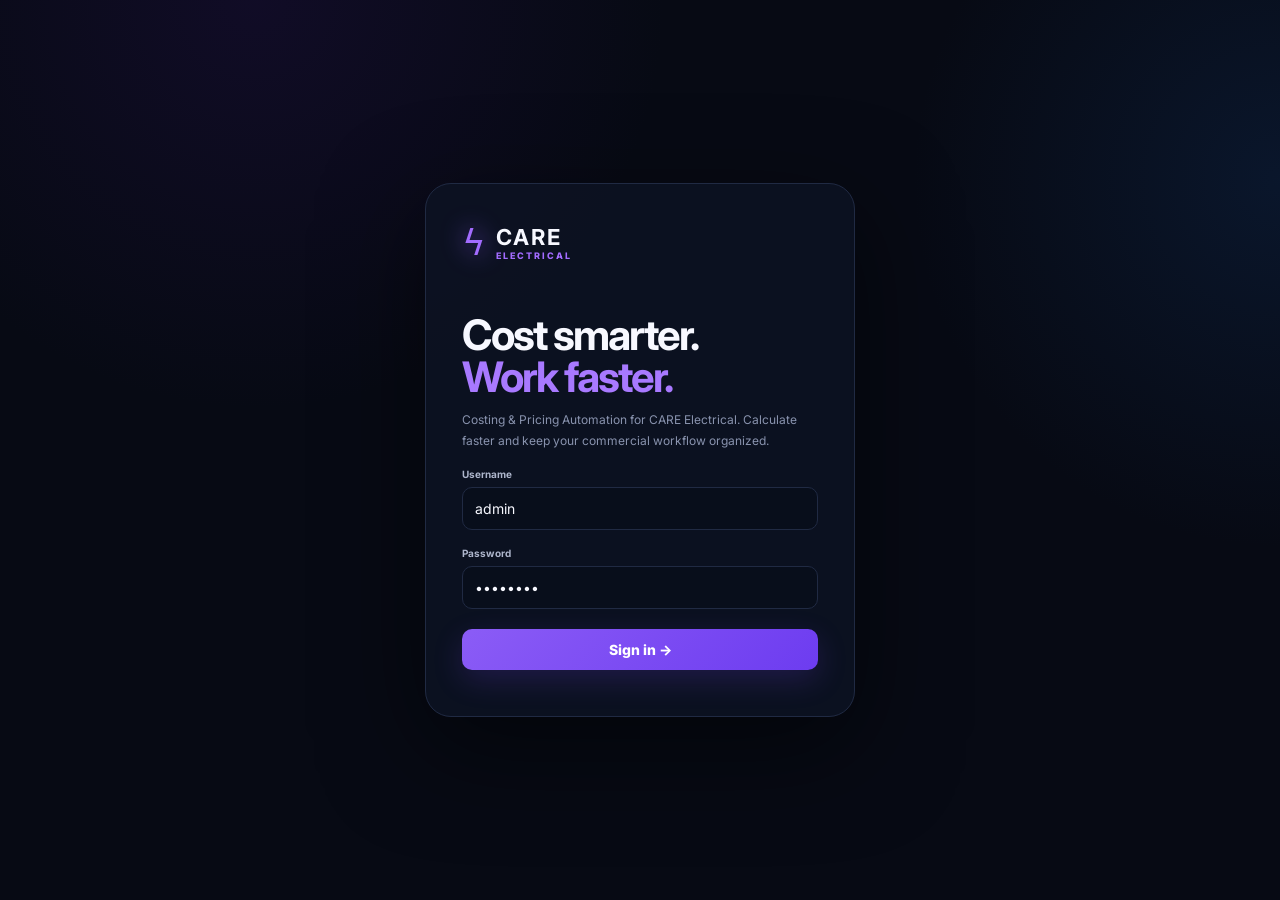
==== index.html @ 99a40258 "Add files via upload" ====
<!doctype html><html lang="en"><head><meta charset="utf-8"><meta name="viewport" content="width=device-width,initial-scale=1"><title>CARE Electrical</title><link rel="preconnect" href="https://fonts.googleapis.com"><link rel="preconnect" href="https://fonts.gstatic.com" crossorigin><link href="https://fonts.googleapis.com/css2?family=Inter:wght@400;500;600;700;800&display=swap" rel="stylesheet"><style>
:root{--bg:#070a14;--panel:#0d1324;--panel2:#111a2e;--line:#202a43;--text:#f7f8ff;--muted:#8993ae;--p:#8b5cf6;--p2:#6d3cf0;--b:#3b82f6;--ok:#35d39b;--warn:#e7b85d;--red:#ef5c79}
body.light{--bg:#f5f7fb;--panel:#ffffff;--panel2:#f8faff;--line:#e2e6ef;--text:#172033;--muted:#667085;background:linear-gradient(135deg,#f8f9ff,#eef4ff);color:var(--text)}
body.light .loginbox,body.light .card{background:#fff;border-color:var(--line);box-shadow:0 15px 50px #24345a12}
body.light .side{background:#fff;border-color:var(--line)}
body.light .top{background:#ffffffdf;border-color:var(--line)}
body.light .sidebottom{background:linear-gradient(160deg,#f0eaff,#eef5ff);border-color:#ddd9ee}
body.light input,body.light select{background:#fff;color:var(--text);border-color:var(--line)}
body.light .secondary{background:#f4f6fa;color:#344054;border-color:var(--line)}
body.light .seg{background:#f4f6fa;border-color:var(--line)}
body.light .nav button{color:#667085}
body.light .nav button:hover{background:#f3f4f8;color:#344054}
body.light .nav button.active{background:linear-gradient(90deg,#eee7ff,#eaf1ff);color:#5630bd}
body.light th{color:#667085}body.light td{color:#344054}
body.light .outcard{background:radial-gradient(circle at 80% 10%,#7d49ef18,transparent 35%),#fff}
body.light .result{background:linear-gradient(100deg,#7843ed0b,#367efb08)}
body.light .muted{color:#667085}
body.light .status.pending{background:#fff7df}
.theme-label{font-size:9px;color:var(--muted);font-weight:700}
.received-dates{display:flex;flex-wrap:wrap;gap:4px;min-width:150px}
.received-date{display:inline-flex;align-items:center;gap:4px;padding:4px 6px;border-radius:7px;background:#3b82f610;border:1px solid #3b82f620;font-size:8px}
body.light .received-date{background:#edf5ff;border-color:#d7e8ff}
.workgrid{display:grid;grid-template-columns:1.2fr .8fr;gap:14px}.task-list{display:grid;gap:8px}.task{padding:14px;border:1px solid var(--line);border-radius:12px;background:var(--panel2)}.task-top{display:flex;justify-content:space-between;gap:12px}.task small{color:var(--muted);font-size:9px}.priority{font-size:8px;font-weight:800;padding:4px 7px;border-radius:20px;background:#8b5cf615;color:#8b5cf6}.automation-grid{display:grid;grid-template-columns:repeat(2,1fr);gap:14px}.auto-card{padding:20px}.auto-icon{width:42px;height:42px;border-radius:12px;display:grid;place-items:center;background:#7845ef16;color:#8b5cf6;font-size:20px}.auto-card h3{margin:14px 0 6px}.toggle{position:relative;width:42px;height:23px;border-radius:30px;background:#d0d5dd;border:0}.toggle.on{background:linear-gradient(135deg,var(--p),var(--b))}.toggle:after{content:'';position:absolute;top:3px;left:3px;width:17px;height:17px;background:white;border-radius:50%;transition:.2s}.toggle.on:after{left:22px}@media(max-width:900px){.workgrid,.automation-grid{grid-template-columns:1fr}}*{box-sizing:border-box}body{margin:0;background:radial-gradient(circle at 20% 0,#24104b55,transparent 30%),radial-gradient(circle at 100% 20%,#102f5b55,transparent 25%),var(--bg);color:var(--text);font:14px Inter,Arial,sans-serif}button,input,select{font:inherit}button{cursor:pointer}.hide{display:none!important}.login{min-height:100vh;display:grid;place-items:center;padding:25px}.loginbox{width:min(430px,100%);background:#0c1222ee;border:1px solid var(--line);border-radius:26px;padding:36px;box-shadow:0 30px 100px #0008}.logo{display:flex;align-items:center;gap:10px}.bolt{font-size:36px;color:#a36cff;text-shadow:0 0 25px #8b5cf6}.logo b{font-size:22px;letter-spacing:2px}.logo small{display:block;color:#a36cff;font-weight:800;letter-spacing:2px;font-size:9px}.login h1{font-size:42px;line-height:1;margin:50px 0 12px;letter-spacing:-2px}.login h1 span{color:#a879ff}.muted{color:var(--muted);line-height:1.7;font-size:12px}.label{font-size:10px;color:#aeb6cc;font-weight:700;margin:17px 0 7px;display:block}input,select{width:100%;background:#080e1b;border:1px solid var(--line);color:var(--text);border-radius:10px;padding:12px;outline:none}input:focus,select:focus{border-color:#8051f5;box-shadow:0 0 0 3px #8051f51a}.btn{border:0;border-radius:10px;padding:12px 16px;color:white;font-weight:800}.primary{background:linear-gradient(135deg,var(--p),var(--p2));box-shadow:0 10px 30px #7542e933}.secondary{background:#17213a;border:1px solid var(--line)}.wide{width:100%;margin-top:20px}.app{display:flex;min-height:100vh}.side{width:250px;flex:0 0 250px;background:#060a14eF;border-right:1px solid var(--line);position:sticky;top:0;height:100vh;padding:18px 12px;z-index:10}.side .logo{padding:5px 12px 25px}.nav{display:grid;gap:4px}.nav button{border:0;background:transparent;color:#aeb7cf;text-align:left;padding:12px;border-radius:10px;display:flex;gap:12px;align-items:center}.nav button.active{background:linear-gradient(90deg,#7040e7cc,#4f2ca855);color:#fff}.nav button:hover{background:#ffffff08;color:#fff}.nav i{margin-left:auto;font-style:normal}.sidebottom{position:absolute;left:12px;right:12px;bottom:16px;padding:17px;border-radius:15px;background:linear-gradient(160deg,#25104e,#0b1020);border:1px solid var(--line);color:#a879ff}.main{min-width:0;flex:1}.top{height:76px;position:sticky;top:0;z-index:5;background:#080c18dd;backdrop-filter:blur(16px);border-bottom:1px solid var(--line);display:flex;align-items:center;justify-content:space-between;padding:0 28px}.top h2{font-size:17px;margin:0}.eyebrow{font-size:9px;font-weight:800;letter-spacing:1.6px;color:#a879ff;margin:0 0 4px}.topright{display:flex;align-items:center;gap:10px}.icon{width:38px;height:38px;background:#0e1527;border:1px solid var(--line);color:#cbd1e4;border-radius:10px}.profile{display:flex;align-items:center;gap:9px;margin-left:7px}.avatar{width:36px;height:36px;border-radius:50%;display:grid;place-items:center;background:linear-gradient(135deg,#7d49ef,#2e82ed);font-weight:800}.profile small{display:block;color:var(--muted);font-size:9px;margin-top:2px}.page{padding:28px;max-width:1500px;margin:auto}.pagehead{display:flex;justify-content:space-between;align-items:flex-end;gap:15px;margin-bottom:22px}.page h1{font-size:27px;margin:0;letter-spacing:-.7px}.grid4{display:grid;grid-template-columns:repeat(4,1fr);gap:14px}.card{background:linear-gradient(145deg,#11182a,#0b1120);border:1px solid var(--line);border-radius:16px;box-shadow:0 15px 50px #0002}.kpi{padding:18px}.kpi .k{display:flex;justify-content:space-between;color:#9da7c0;font-size:11px}.kpi .ico{width:34px;height:34px;border-radius:9px;display:grid;place-items:center;background:#7c4bed1c;color:#ae82ff}.kpi h2{margin:14px 0 2px;font-size:27px}.kpi small{color:#69748f;font-size:9px}.dashgrid{display:grid;grid-template-columns:1.55fr .8fr;gap:14px;margin-top:14px}.costbox,.summary,.recent{padding:20px}.ctitle{display:flex;justify-content:space-between;align-items:center;margin-bottom:18px}.ctitle h3{font-size:15px;margin:0}.seg{display:flex;background:#080d19;border:1px solid var(--line);border-radius:9px;padding:3px}.seg button{border:0;background:transparent;color:#7f89a5;padding:8px 12px;border-radius:7px;font-size:10px;font-weight:800}.seg button.on{background:#7542e8;color:#fff}.fields{display:grid;grid-template-columns:1fr 1fr;gap:0 14px}.full{grid-column:1/-1}.field{margin-bottom:7px}.field label{display:block;color:#aab3cb;font-size:10px;font-weight:700;margin:5px 0 7px}.result{margin-top:12px;padding:17px;border-radius:13px;border:1px solid #8755ee33;background:linear-gradient(100deg,#7843ed16,#367efb0c);display:flex;justify-content:space-between;gap:20px}.result span{font-size:10px;color:#8f99b3;display:block}.result strong{display:block;color:#c19aff;font-size:24px;margin:4px 0}.break{display:flex;gap:20px;align-items:center}.break b{font-size:10px;color:#e9ebf4}.summary .donut{width:135px;height:135px;border-radius:50%;background:conic-gradient(var(--p) 0 70%,var(--b) 70% 87%,#b25cff 87%);display:grid;place-items:center;position:relative;margin:auto}.donut:after{content:"";position:absolute;width:92px;height:92px;border-radius:50%;background:#0e1425}.donut div{position:relative;z-index:1;text-align:center}.donut b{display:block;font-size:17px}.donut small{color:#737d98;font-size:8px}.legend{margin-top:18px;display:grid;gap:10px;font-size:10px;color:#8993ac}.legend b{float:right;color:#e8eaf4}.dot{width:8px;height:8px;display:inline-block;border-radius:50%;margin-right:7px}.d1{background:#8b5cf6}.d2{background:#3b82f6}.d3{background:#b25cff}.recentrow{display:grid;grid-template-columns:28px 1fr auto;gap:9px;padding:11px 0;border-top:1px solid var(--line);align-items:center}.recentrow:first-child{border-top:0}.rank{width:27px;height:27px;border-radius:50%;background:#7947ed1a;color:#aa7bff;display:grid;place-items:center;font-size:9px}.recentrow b{font-size:10px}.recentrow small{display:block;color:#68728c;font-size:8px;margin-top:3px}.recentrow strong{font-size:10px}.tabs{display:flex;gap:5px;border-bottom:1px solid var(--line);padding-bottom:9px;margin-bottom:18px}.tabs button{background:transparent;border:0;color:#77829e;padding:9px 13px;border-radius:8px;font-size:11px;font-weight:800}.tabs button.on{background:#7845ef1c;color:#b88cff}.content2{display:grid;grid-template-columns:1.5fr .75fr;gap:14px}.formcard{padding:21px}.outcard{padding:25px;position:relative;overflow:hidden;background:radial-gradient(circle at 80% 10%,#7d49ef32,transparent 35%),#10162a}.outcard h2{font-size:39px;color:#bd91ff;margin:8px 0}.lines{margin-top:30px}.lines div{display:flex;justify-content:space-between;padding:12px 0;border-bottom:1px solid var(--line);font-size:10px;color:#919ab2}.lines b{color:#e7e9f3}.lines .grand{padding-top:18px;border:0}.lines .grand b{font-size:17px;color:#c098ff}.tablecard{padding:20px;margin-top:14px}.tablewrap{overflow:auto}table{width:100%;border-collapse:collapse;min-width:750px}th,td{text-align:left;padding:12px 9px;border-bottom:1px solid var(--line);font-size:10px;white-space:nowrap}th{color:#717b96}td{color:#cdd2e1}.status{padding:5px 8px;border-radius:20px;font-size:8px;font-weight:800}.pending{color:#e9bc62;background:#e9bc6214}.partial{color:#6ea6ff;background:#3b82f614}.completed{color:#55dca8;background:#35d39b14}.orderk{display:grid;grid-template-columns:repeat(4,1fr);gap:13px;margin-bottom:14px}.orderk .card{padding:17px}.orderk small{font-size:9px;color:#75809a}.orderk h2{margin:8px 0 0}.filter{display:flex;gap:8px}.filter input,.filter select{width:auto;padding:9px;margin:0}.products{display:grid;grid-template-columns:repeat(3,1fr);gap:14px}.product{padding:19px}.pico{width:44px;height:44px;border-radius:12px;display:grid;place-items:center;background:#7b48ed17;color:#a978ff;font-size:20px}.product h3{font-size:14px;margin:14px 0 5px}.product p{font-size:10px;color:#78829d;line-height:1.6}.pm{display:flex;justify-content:space-between;color:#9ca6be;font-size:9px;margin-top:16px}.settings{display:grid;grid-template-columns:1fr 1fr;gap:14px}.settings .card{padding:21px}.settings label{display:block;font-size:10px;color:#aab2c8;margin:13px 0 6px}.reports{display:grid;grid-template-columns:repeat(3,1fr);gap:14px}.reports .card{padding:20px}.bar{height:7px;background:#080d18;border-radius:20px;overflow:hidden;margin:14px 0}.bar i{display:block;height:100%;background:linear-gradient(90deg,#8b5cf6,#b25cff);width:0}.modal{position:fixed;inset:0;z-index:50;display:grid;place-items:center;background:#0009;backdrop-filter:blur(6px)}.modalbox{width:min(500px,calc(100% - 25px));background:#10172a;border:1px solid var(--line);border-radius:18px;padding:24px;position:relative}.close{position:absolute;right:14px;top:10px;background:none;border:0;color:#9da6bd;font-size:23px}.modal h2{margin:0 0 5px}.modal p{color:#7d87a1;font-size:10px}.modal label{display:block;color:#aab3ca;font-size:10px;margin:10px 0 6px}.modal .btn{margin-top:13px}footer{text-align:center;color:#4d5872;font-size:9px;padding:25px}
@media(max-width:1050px){.grid4,.orderk{grid-template-columns:1fr 1fr}.dashgrid,.content2{grid-template-columns:1fr}.products,.reports{grid-template-columns:1fr 1fr}}@media(max-width:720px){.side{position:fixed;left:-255px;transition:.2s}.side.open{left:0}.top{padding:0 15px}.profile{display:none}.page{padding:19px 13px}.grid4,.orderk,.products,.reports,.settings{grid-template-columns:1fr}.pagehead{align-items:flex-start;flex-direction:column}.fields{grid-template-columns:1fr}.full{grid-column:auto}.result{flex-direction:column}.break{justify-content:space-between}.top .icon.menu{display:block}.loginbox{padding:27px}.login h1{font-size:37px}}
</style></head><body>
<div id="login" class="login"><div class="loginbox"><div class="logo"><span class="bolt">ϟ</span><div><b>CARE</b><small>ELECTRICAL</small></div></div><h1>Cost smarter.<br><span>Work faster.</span></h1><p class="muted">Costing & Pricing Automation for CARE Electrical. Calculate faster and keep your commercial workflow organized.</p><form id="loginForm"><label class="label">Username</label><input id="user" value="admin" required><label class="label">Password</label><input id="pass" type="password" value="admin123" required><button class="btn primary wide">Sign in →</button><p id="loginErr" style="color:#ef6b87;font-size:10px"></p></form></div></div>
<div id="app" class="app hide"><aside class="side" id="side"><div class="logo"><span class="bolt">ϟ</span><div><b>CARE</b><small>ELECTRICAL</small></div></div><div class="nav"><button class="active" data-page="dashboard">⌂ <span>Dashboard</span></button><button data-page="costing">◫ <span>Costing Automation</span></button><button data-page="automations">✦ <span>Automations</span><i>2</i></button><button data-page="work">☷ <span>Work Assign</span></button><button data-page="orders">▣ <span>Order Tracking</span></button><button data-page="products">◇ <span>Products / Items</span></button><button data-page="masters">✦ <span>Masters</span></button><button data-page="reports">▥ <span>Reports</span></button><button data-page="users">♙ <span>User Management</span></button><button data-page="settings">⚙ <span>Settings</span></button></div><div class="sidebottom">⚡<br><small>SECURE WORKSPACE</small></div></aside><main class="main"><header class="top"><div style="display:flex;align-items:center;gap:13px"><button id="menu" class="icon">☰</button><div><p class="eyebrow">CARE ELECTRICAL</p><h2 id="title">Dashboard</h2></div></div><div class="topright"><button class="icon" id="theme" title="Toggle light / dark theme">☾</button><button class="icon">♧</button><div class="profile"><div class="avatar">A</div><div><b>Admin User</b><small>Administrator</small></div></div></div></header>
<section id="dashboard" class="page"><div class="pagehead"><div><p class="eyebrow">OVERVIEW</p><h1>Welcome back, Admin! 👋</h1><p class="muted">Here's what's happening with your costing workspace today.</p></div><button class="btn primary" data-page="costing">＋ New Calculation</button></div><div class="grid4"><div class="card kpi"><div class="k"><span>Total Calculations</span><span class="ico">✦</span></div><h2 id="kc">0</h2><small>This Month</small></div><div class="card kpi"><div class="k"><span>Total Orders</span><span class="ico">▣</span></div><h2 id="ko">0</h2><small>Tracked Orders</small></div><div class="card kpi"><div class="k"><span>Pending Orders</span><span class="ico">◈</span></div><h2 id="kp">0</h2><small>Currently Pending</small></div><div class="card kpi"><div class="k"><span>Items</span><span class="ico">◇</span></div><h2 id="ki">0</h2><small>Total Items</small></div></div><div class="dashgrid"><div class="card costbox"><div class="ctitle"><h3>⚡ Costing & Pricing Automation</h3><div class="seg"><button class="on" data-dmode="bundle">Bundle Wise</button><button data-dmode="unit">Unit Wise</button></div></div><div class="fields"><div class="field full"><label>Item / Product</label><select id="di"></select></div><div class="field full"><label>Length</label><div class="seg"><button class="on" data-dlen="100M">100M</button><button data-dlen="200M">200M</button></div></div><div class="field"><label>Copper Rate (₹/kg)</label><input id="dc" type="number" value="890"></div><div class="field"><label>PVC Rate (₹/kg)</label><input id="dp" type="number" value="160"></div><div class="field"><label>Bundle Weight (kg)</label><input id="dw" type="number" value="18.5" step=".001"></div><div class="field"><label>Labour Percentage (%)</label><input id="dl" type="number" value="12" step=".1"></div></div><div class="result"><div><span>Calculated Cost</span><strong id="dr">₹0.00</strong><span id="dm">Per Bundle · 100M</span></div><div class="break"><span>Copper <b id="dco">₹0</b></span><span>PVC <b id="dpo">₹0</b></span><span>Labour <b id="dlo">₹0</b></span></div></div><button class="btn primary" id="dcalc" style="display:block;margin:14px auto 0">Calculate Cost</button></div><div><div class="card summary"><div class="ctitle"><h3>Cost Summary</h3><span style="color:#53dca5;font-size:9px">● Live</span></div><div class="donut"><div><b id="st">₹0</b><small>Total Cost</small></div></div><div class="legend"><div><i class="dot d1"></i>Copper <b id="sc">₹0</b></div><div><i class="dot d2"></i>PVC <b id="sp">₹0</b></div><div><i class="dot d3"></i>Labour <b id="sl">₹0</b></div></div></div><div class="card recent" style="margin-top:14px"><div class="ctitle"><h3>Recent Calculations</h3><button class="btn secondary" style="padding:7px 10px;font-size:9px" data-page="costing">View All</button></div><div id="recent"></div></div></div></div></section>
<section id="costing" class="page hide"><div class="pagehead"><div><p class="eyebrow">PHASE 1</p><h1>Costing & Pricing Automation</h1><p class="muted">Calculate product cost instantly using material rates, bundle weight and labour.</p></div></div><div class="content2"><div class="card formcard"><div class="tabs"><button class="on" data-cmode="bundle">Bundle Wise</button><button data-cmode="unit">Unit Wise</button></div><div class="fields"><div class="field full"><label>Item / Product</label><select id="ci"></select></div><div class="field full"><label>Length</label><div class="seg"><button class="on" data-clen="100M">100M</button><button data-clen="200M">200M</button></div></div><div class="field"><label>Copper Rate (₹/kg)</label><input id="cc" type="number" value="890"></div><div class="field"><label>PVC Rate (₹/kg)</label><input id="cp" type="number" value="160"></div><div class="field"><label>Bundle Weight (kg)</label><input id="cw" type="number" value="18.5" step=".001"></div><div class="field"><label>Labour Percentage (%)</label><input id="cl" type="number" value="12" step=".1"></div><div class="field unitfield hide"><label>Units in Bundle</label><input id="cu" type="number" value="1" min="1"></div><div class="field unitfield hide"><label>Extra Cost / Unit (₹)</label><input id="ce" type="number" value="0" min="0"></div></div><p class="muted" style="background:#080e1b;padding:10px;border:1px solid var(--line);border-radius:9px;font-size:9px">ⓘ Material cost = (Copper Rate × Weight) + (PVC Rate × Weight). Labour is applied to material cost. Final commercial formula can be adjusted to the client's approved formula.</p><div style="display:flex;justify-content:flex-end;gap:8px"><button class="btn secondary" id="reset">Reset</button><button class="btn primary" id="calc">Calculate & Save</button></div></div><div class="card outcard"><p class="eyebrow">CALCULATED RESULT</p><h2 id="ctotal">₹0.00</h2><p class="muted" id="clabel">Per Bundle · 100M</p><div class="lines"><div>Copper Cost <b id="cco">₹0</b></div><div>PVC Cost <b id="cpo">₹0</b></div><div>Labour Cost <b id="clo">₹0</b></div><div class="grand">Total Cost <b id="cgo">₹0</b></div></div></div></div><div class="card tablecard"><div class="ctitle"><h3>Saved Calculations</h3><button class="btn secondary" id="clear">Clear History</button></div><div class="tablewrap"><table><thead><tr><th>Time</th><th>Item</th><th>Length</th><th>Mode</th><th>Weight</th><th>Labour</th><th>Total</th></tr></thead><tbody id="ctable"></tbody></table></div></div></section>
<section id="orders" class="page hide"><div class="pagehead"><div><p class="eyebrow">OPTIONAL ADD-ON</p><h1>Order Tracking Automation</h1><p class="muted">Track partial deliveries while preserving each order's original rate.</p></div><button class="btn primary" id="newOrder">＋ New Order</button></div><div class="orderk"><div class="card"><small>Total Ordered</small><h2 id="oq">0</h2></div><div class="card"><small>Total Received</small><h2 id="or">0</h2></div><div class="card"><small>Total Pending</small><h2 id="op">0</h2></div><div class="card"><small>Completion</small><h2 id="oc">0%</h2></div></div><div class="card tablecard"><div class="ctitle"><h3>Orders</h3><div class="filter"><select id="of"><option value="all">All Status</option><option value="pending">Pending</option><option value="partial">Partial</option><option value="completed">Completed</option></select><input id="os" placeholder="Search order / dealer"></div></div><div class="tablewrap"><table><thead><tr><th>Order</th><th>Dealer / Supplier</th><th>Item</th><th>Qty</th><th>Rate</th><th>Received</th><th>Received Dates</th><th>Pending</th><th>Status</th><th></th></tr></thead><tbody id="otable"></tbody></table></div></div></section>
<section id="automations" class="page hide"><div class="pagehead"><div><p class="eyebrow">WORKFLOW ENGINE</p><h1>Automations</h1><p class="muted">Keep recurring costing and order workflows running automatically.</p></div></div><div class="automation-grid"><div class="card auto-card"><div style="display:flex;justify-content:space-between;align-items:center"><div class="auto-icon">⚡</div><button class="toggle on" data-auto="rate"></button></div><h3>Rate Update Monitor</h3><p class="muted">Keep material rates ready for the costing workflow and flag rates that need review.</p><div class="task-top"><small>Last checked: Today</small><span class="status completed">Active</span></div></div><div class="card auto-card"><div style="display:flex;justify-content:space-between;align-items:center"><div class="auto-icon">▣</div><button class="toggle on" data-auto="orders"></button></div><h3>Order Follow-up</h3><p class="muted">Highlight partially received and pending orders so the team can follow up on time.</p><div class="task-top"><small>Next check: Daily</small><span class="status completed">Active</span></div></div></div></section>
<section id="work" class="page hide"><div class="pagehead"><div><p class="eyebrow">TEAM WORKFLOW</p><h1>Work Assign</h1><p class="muted">Assign costing, order and follow-up work to your team.</p></div><button class="btn primary" id="newTask">＋ Assign Work</button></div><div class="workgrid"><div class="card tablecard" style="margin-top:0"><div class="ctitle"><h3>Assigned Work</h3><select id="taskFilter" style="width:auto"><option value="all">All Tasks</option><option value="Open">Open</option><option value="In Progress">In Progress</option><option value="Done">Done</option></select></div><div class="task-list" id="taskList"></div></div><div class="card formcard"><p class="eyebrow">QUICK VIEW</p><h2 id="openTasks" style="font-size:34px;margin:8px 0">0</h2><p class="muted">Open assignments</p><div class="lines"><div>In Progress <b id="progressTasks">0</b></div><div>Completed <b id="doneTasks">0</b></div></div></div></div></section>
<section id="products" class="page hide"><div class="pagehead"><div><p class="eyebrow">MASTER DATA</p><h1>Products / Items</h1><p class="muted">Maintain products available in costing automation.</p></div><button class="btn primary" id="newProduct">＋ Add Item</button></div><div class="products" id="productsGrid"></div></section>
<section id="masters" class="page hide"><div class="pagehead"><div><p class="eyebrow">CONFIGURATION</p><h1>Masters</h1><p class="muted">Core values used across the application.</p></div></div><div class="products"><div class="card product"><div class="pico">▣</div><h3>Length Options</h3><p>100M and 200M are enabled for Phase 1 calculations.</p><div class="pm"><b>100M</b><b>200M</b></div></div><div class="card product"><div class="pico">₹</div><h3>Rate Master</h3><p>Default copper and PVC rates are managed from Settings.</p><button class="btn secondary" data-page="settings">Open Settings</button></div><div class="card product"><div class="pico">♙</div><h3>User Roles</h3><p>Administrator and standard users can be maintained here.</p><button class="btn secondary" data-page="users">Manage Users</button></div></div></section>
<section id="reports" class="page hide"><div class="pagehead"><div><p class="eyebrow">INSIGHTS</p><h1>Reports</h1><p class="muted">Review costing and order performance.</p></div><button class="btn secondary" id="export">Export Orders CSV</button></div><div class="reports"><div class="card"><p class="eyebrow">CALCULATIONS</p><h2 id="rc">0</h2><div class="bar"><i id="rb1"></i></div><small>Saved calculations</small></div><div class="card"><p class="eyebrow">ORDERS</p><h2 id="ro">0</h2><div class="bar"><i id="rb2"></i></div><small>Tracked orders</small></div><div class="card"><p class="eyebrow">PENDING UNITS</p><h2 id="rp">0</h2><div class="bar"><i id="rb3"></i></div><small>Quantity pending</small></div></div><div class="card tablecard"><h3>Cost Composition</h3><div style="display:grid;gap:15px;margin-top:20px"><div>Copper <div class="bar"><i id="compc"></i></div></div><div>PVC <div class="bar"><i id="compp"></i></div></div><div>Labour <div class="bar"><i id="compl"></i></div></div></div></div></section>
<section id="users" class="page hide"><div class="pagehead"><div><p class="eyebrow">ACCESS CONTROL</p><h1>User Management</h1><p class="muted">Manage workspace users.</p></div><button class="btn primary" id="newUser">＋ Add User</button></div><div class="card tablecard"><div class="tablewrap"><table><thead><tr><th>Name</th><th>Username</th><th>Role</th><th>Status</th><th>Last Active</th></tr></thead><tbody id="utable"></tbody></table></div></div></section>
<section id="settings" class="page hide"><div class="pagehead"><div><p class="eyebrow">SYSTEM</p><h1>Settings</h1><p class="muted">Application defaults and workspace preferences.</p></div></div><div class="settings"><div class="card"><h3>Default Costing Rates</h3><label>Copper Rate (₹/kg)</label><input id="setc" type="number"><label>PVC Rate (₹/kg)</label><input id="setp" type="number"><button class="btn primary" id="saveRates" style="margin-top:14px">Save Rates</button></div><div class="card"><h3>Workspace</h3><label>Company Name</label><input id="company" value="CARE Electrical"><label>Currency</label><select><option>INR — ₹</option></select><button class="btn secondary" id="saveWorkspace" style="margin-top:14px">Save Preferences</button></div><div class="card"><h3>Demo Data</h3><p class="muted">Reset all data stored in this browser.</p><button class="btn" style="background:#ef5c7917;color:#ff7591;border:1px solid #ef5c7930" id="resetData">Reset Demo Data</button></div></div></section><footer>© 2026 CARE Electrical · Costing & Pricing Automation · v1.0.0</footer></main></div>
<div id="modal" class="modal hide"><div class="modalbox"><button class="close" id="close">×</button><div id="modalContent"></div></div></div>
<script>
const $=s=>document.querySelector(s), $$=s=>[...document.querySelectorAll(s)], money=n=>new Intl.NumberFormat('en-IN',{style:'currency',currency:'INR',maximumFractionDigits:2}).format(Number(n)||0);const defaults={products:[{name:'PVC Copper Cable',code:'PVC-CC',unit:'Bundle',desc:'PVC insulated copper cable'},{name:'Aluminium Cable',code:'AL-CB',unit:'Bundle',desc:'Aluminium conductor cable'},{name:'House Wire',code:'HW-100',unit:'Bundle',desc:'House wiring product'},{name:'Control Cable',code:'CTL-200',unit:'Bundle',desc:'Industrial control cable'}],calculations:[],orders:[{id:'ORD-1001',dealer:'Sharma Electricals',item:'PVC Copper Cable',qty:100,rate:100,received:50,history:[{qty:50,date:'31 Aug 2026'}]},{id:'ORD-1002',dealer:'Gupta Traders',item:'PVC Copper Cable',qty:200,rate:110,received:0,history:[]},{id:'ORD-1003',dealer:'Metro Cables',item:'Aluminium Cable',qty:150,rate:94,received:150,history:[{qty:150,date:'29 Aug 2026'}]}],users:[{name:'Admin User',username:'admin',role:'Administrator',status:'Active',last:'Just now'}],rates:{copper:890,pvc:160},workspace:'CARE Electrical',tasks:[{id:'TASK-001',title:'Review pending order ORD-1002',assignee:'Admin User',priority:'High',status:'Open',due:'01 Sep 2026'},{id:'TASK-002',title:'Verify copper rate for PVC Copper Cable',assignee:'Admin User',priority:'Medium',status:'In Progress',due:'02 Sep 2026'}]};let data=JSON.parse(localStorage.getItem('careElectricalData')||'null')||structuredClone(defaults);let mode='bundle',len='100M',dmode='bundle',dlen='100M';
function save(){localStorage.setItem('careElectricalData',JSON.stringify(data));refresh()}function populate(){['ci','di'].forEach(id=>$( '#'+id).innerHTML=data.products.map(p=>`<option>${p.name}</option>`).join(''))}function calc(c,p,w,l,u=1,e=0,m='bundle'){let co=+c*w,po=+p*w,mat=co+po,lo=mat*(+l/100),tot=mat+lo+(m==='unit'?+e*+u:0);return{co,po,lo,tot,unit:m==='unit'?tot/Math.max(1,u):tot}}function cost(saveit=false){let r=calc($('#cc').value,$('#cp').value,$('#cw').value,$('#cl').value,$('#cu').value,$('#ce').value,mode);$('#cco').textContent=money(r.co);$('#cpo').textContent=money(r.po);$('#clo').textContent=money(r.lo);$('#cgo').textContent=money(r.tot);$('#ctotal').textContent=money(mode==='unit'?r.unit:r.tot);$('#clabel').textContent=`Per ${mode==='unit'?'Unit':'Bundle'} · ${len}`;if(saveit){data.calculations.unshift({time:new Date().toLocaleString('en-IN',{dateStyle:'short',timeStyle:'short'}),item:$('#ci').value,length:len,mode,weight:+$('#cw').value,labour:+$('#cl').value,total:mode==='unit'?r.unit:r.tot,copper:r.co,pvc:r.po,labourCost:r.lo});data.calculations=data.calculations.slice(0,100);save()}}function dash(){let r=calc($('#dc').value,$('#dp').value,$('#dw').value,$('#dl').value,1,0,dmode);$('#dr').textContent=money(r.tot);$('#dm').textContent=`Per ${dmode==='unit'?'Unit':'Bundle'} · ${dlen}`;$('#dco').textContent=money(r.co);$('#dpo').textContent=money(r.po);$('#dlo').textContent=money(r.lo)}
function status(o){return o.received>=o.qty?'completed':o.received>0?'partial':'pending'}function refresh(){populate();let sc=data.calculations.reduce((a,c)=>a+c.copper,0),sp=data.calculations.reduce((a,c)=>a+c.pvc,0),sl=data.calculations.reduce((a,c)=>a+c.labourCost,0);$('#st').textContent=money(sc+sp+sl);$('#sc').textContent=money(sc);$('#sp').textContent=money(sp);$('#sl').textContent=money(sl);$('#kc').textContent=data.calculations.length;$('#ko').textContent=data.orders.length;$('#kp').textContent=data.orders.filter(o=>status(o)!=='completed').length;$('#ki').textContent=data.products.length;$('#recent').innerHTML=data.calculations.slice(0,4).map((c,i)=>`<div class="recentrow"><span class="rank">${i+1}</span><div><b>${c.item} · ${c.length}</b><small>${c.mode} · ${c.weight}kg · ${c.labour}% labour</small></div><strong>${money(c.total)}</strong></div>`).join('')||'<p class="muted">No saved calculations yet.</p>';$('#ctable').innerHTML=data.calculations.map(c=>`<tr><td>${c.time}</td><td>${c.item}</td><td>${c.length}</td><td>${c.mode}</td><td>${c.weight} kg</td><td>${c.labour}%</td><td>${money(c.total)}</td></tr>`).join('')||'<tr><td colspan="7">No saved calculations yet.</td></tr>';let tq=data.orders.reduce((a,o)=>a+o.qty,0),tr=data.orders.reduce((a,o)=>a+o.received,0),tp=tq-tr;$('#oq').textContent=tq;$('#or').textContent=tr;$('#op').textContent=tp;$('#oc').textContent=tq?Math.round(tr/tq*100)+'%':'0%';renderOrders();$('#productsGrid').innerHTML=data.products.map(p=>`<div class="card product"><div class="pico">◇</div><h3>${p.name}</h3><p>${p.desc}</p><div class="pm"><span>${p.code}</span><span>${p.unit}</span></div></div>`).join('');$('#utable').innerHTML=data.users.map(u=>`<tr><td><b>${u.name}</b></td><td>${u.username}</td><td>${u.role}</td><td><span class="status completed">${u.status}</span></td><td>${u.last}</td></tr>`).join('');$('#setc').value=data.rates.copper;$('#setp').value=data.rates.pvc;$('#company').value=data.workspace;$('#rc').textContent=data.calculations.length;$('#ro').textContent=data.orders.length;$('#rp').textContent=tp;$('#rb1').style.width=Math.min(100,data.calculations.length*10+5)+'%';$('#rb2').style.width=Math.min(100,data.orders.length*10+10)+'%';$('#rb3').style.width=Math.min(100,tp)+'%';let total=sc+sp+sl||1;$('#compc').style.width=sc/total*100+'%';$('#compp').style.width=sp/total*100+'%';$('#compl').style.width=sl/total*100+'%';renderTasks();dash()}
function renderOrders(){let f=$('#of')?.value||'all',q=($('#os')?.value||'').toLowerCase();let a=data.orders.filter(o=>(f==='all'||status(o)===f)&&(`${o.id} ${o.dealer} ${o.item}`).toLowerCase().includes(q));$('#otable').innerHTML=a.map(o=>`<tr><td><b>${o.id}</b></td><td>${o.dealer}</td><td>${o.item}</td><td>${o.qty}</td><td>${money(o.rate)}</td><td>${o.received}</td><td><div class="received-dates">${(o.history||[]).map(h=>`<span class="received-date">${h.qty} · ${h.date}</span>`).join('')||'<span class="muted">—</span>'}</div></td><td>${o.qty-o.received}</td><td><span class="status ${status(o)}">${status(o)}</span></td><td><button class="btn secondary" style="padding:6px 9px;font-size:8px" onclick="receive('${o.id}')">+ Receive</button></td></tr>`).join('')||'<tr><td colspan="10">No matching orders.</td></tr>'}
function renderTasks(){if(!$('#taskList'))return;let f=$('#taskFilter')?.value||'all',ts=(data.tasks||[]).filter(t=>f==='all'||t.status===f);$('#taskList').innerHTML=ts.map(t=>`<div class="task"><div class="task-top"><div><b>${t.title}</b><small>${t.assignee} · Due ${t.due}</small></div><span class="priority">${t.priority}</span></div><div style="display:flex;justify-content:space-between;align-items:center;margin-top:12px"><span class="status ${t.status==='Done'?'completed':t.status==='In Progress'?'partial':'pending'}">${t.status}</span><button class="btn secondary" style="padding:6px 9px;font-size:8px" onclick="cycleTask('${t.id}')">Update</button></div></div>`).join('')||'<p class="muted">No tasks here.</p>';$('#openTasks').textContent=(data.tasks||[]).filter(t=>t.status==='Open').length;$('#progressTasks').textContent=(data.tasks||[]).filter(t=>t.status==='In Progress').length;$('#doneTasks').textContent=(data.tasks||[]).filter(t=>t.status==='Done').length}
window.cycleTask=id=>{let t=data.tasks.find(x=>x.id===id);t.status=t.status==='Open'?'In Progress':t.status==='In Progress'?'Done':'Open';save()}
function nav(p){$$('.page').forEach(x=>x.classList.add('hide'));$('#'+p).classList.remove('hide');$$('.nav button').forEach(x=>x.classList.toggle('active',x.dataset.page===p));$('#title').textContent={dashboard:'Dashboard',costing:'Costing Automation',orders:'Order Tracking',automations:'Automations',work:'Work Assign',products:'Products / Items',masters:'Masters',reports:'Reports',users:'User Management',settings:'Settings'}[p];if(innerWidth<720)$('#side').classList.remove('open')}
function modal(html){$('#modalContent').innerHTML=html;$('#modal').classList.remove('hide')}function close(){ $('#modal').classList.add('hide') }window.receive=id=>{let o=data.orders.find(x=>x.id===id);modal(`<h2>Receive Delivery</h2><p>${o.id} · ${o.item}<br>Pending: <b>${o.qty-o.received}</b> · Original rate: <b>${money(o.rate)}</b></p><label>Received Quantity</label><input id="rq" type="number" min="1" max="${o.qty-o.received}"><button class="btn primary" id="saveRec">Record Delivery</button>`);$('#saveRec').onclick=()=>{let q=+$('#rq').value;if(q>0&&q<=o.qty-o.received){o.received+=q;o.history.push({qty:q,date:new Date().toLocaleDateString('en-IN')});save();close()}}};
$('#loginForm').onsubmit=e=>{e.preventDefault();if($('#user').value==='admin'&&$('#pass').value==='admin123'){sessionStorage.care='1';$('#login').classList.add('hide');$('#app').classList.remove('hide');refresh()}else $('#loginErr').textContent='Invalid credentials'};if(sessionStorage.care){$('#login').classList.add('hide');$('#app').classList.remove('hide')}document.addEventListener('click',e=>{let b=e.target.closest('[data-page]');if(b)nav(b.dataset.page)});$('#menu').onclick=()=>$('#side').classList.toggle('open');const savedTheme=localStorage.getItem('careTheme')||'dark';if(savedTheme==='light')document.body.classList.add('light');$('#theme').textContent=document.body.classList.contains('light')?'☀':'☾';$('#theme').onclick=()=>{document.body.classList.toggle('light');let t=document.body.classList.contains('light')?'light':'dark';localStorage.setItem('careTheme',t);$('#theme').textContent=t==='light'?'☀':'☾'};$$('[data-cmode]').forEach(b=>b.onclick=()=>{mode=b.dataset.cmode;$$('[data-cmode]').forEach(x=>x.classList.toggle('on',x.dataset.cmode===mode));$$('.unitfield').forEach(x=>x.classList.toggle('hide',mode!=='unit'));cost()});$$('[data-clen]').forEach(b=>b.onclick=()=>{len=b.dataset.clen;$$('[data-clen]').forEach(x=>x.classList.toggle('on',x.dataset.clen===len));cost()});$$('[data-dmode]').forEach(b=>b.onclick=()=>{dmode=b.dataset.dmode;$$('[data-dmode]').forEach(x=>x.classList.toggle('on',x.dataset.dmode===dmode));dash()});$$('[data-dlen]').forEach(b=>b.onclick=()=>{dlen=b.dataset.dlen;$$('[data-dlen]').forEach(x=>x.classList.toggle('on',x.dataset.dlen===dlen));dash()});$('#calc').onclick=()=>cost(true);$('#dcalc').onclick=dash;$('#reset').onclick=()=>{$('#cc').value=data.rates.copper;$('#cp').value=data.rates.pvc;$('#cw').value=18.5;$('#cl').value=12;$('#cu').value=1;$('#ce').value=0;cost()};$('#clear').onclick=()=>{if(confirm('Clear calculation history?')){data.calculations=[];save()}};$('#of').onchange=renderOrders;$('#os').oninput=renderOrders;$('#close').onclick=close;$('#modal').onclick=e=>{if(e.target.id==='modal')close()};$('#newOrder').onclick=()=>modal(`<h2>New Order</h2><p>Create an order. Later deliveries are allocated against its original quantity and rate.</p><label>Dealer / Supplier</label><input id="md"><label>Item</label><select id="mi">${data.products.map(p=>`<option>${p.name}</option>`).join('')}</select><label>Ordered Quantity</label><input id="mq" type="number" min="1"><label>Order Rate (₹)</label><input id="mr" type="number" min="0"><button class="btn primary" id="createO">Create Order</button>`);document.addEventListener('click',function h(e){if(e.target.id==='createO'){let d=$('#md').value.trim(),q=+$('#mq').value,r=+$('#mr').value;if(d&&q>0){data.orders.unshift({id:'ORD-'+Math.floor(1000+Math.random()*9000),dealer:d,item:$('#mi').value,qty:q,rate:r,received:0,history:[]});save();close();document.removeEventListener('click',h)}}});$('#newProduct').onclick=()=>modal(`<h2>Add Product / Item</h2><label>Item Name</label><input id="pn"><label>Code</label><input id="pc"><label>Description</label><input id="pd"><button class="btn primary" id="createP">Add Item</button>`);document.addEventListener('click',function h(e){if(e.target.id==='createP'){let n=$('#pn').value.trim();if(n){data.products.push({name:n,code:$('#pc').value||'ITEM-'+(data.products.length+1),unit:'Bundle',desc:$('#pd').value||'Custom product'});save();close();document.removeEventListener('click',h)}}});$('#newUser').onclick=()=>modal(`<h2>Add User</h2><label>Name</label><input id="un"><label>Username</label><input id="uu"><label>Role</label><select id="ur"><option>Standard User</option><option>Manager</option><option>Administrator</option></select><button class="btn primary" id="createU">Add User</button>`);document.addEventListener('click',function h(e){if(e.target.id==='createU'){let n=$('#un').value.trim(),u=$('#uu').value.trim();if(n&&u){data.users.push({name:n,username:u,role:$('#ur').value,status:'Active',last:'Never'});save();close();document.removeEventListener('click',h)}}});$('#saveRates').onclick=()=>{data.rates={copper:+$('#setc').value||0,pvc:+$('#setp').value||0};save()};$('#saveWorkspace').onclick=()=>{data.workspace=$('#company').value||'CARE Electrical';save()};$('#resetData').onclick=()=>{if(confirm('Reset all demo data?')){data=structuredClone(defaults);save()}};$('#export').onclick=()=>{let rows=[['Order','Dealer','Item','Qty','Rate','Received','Pending','Status'],...data.orders.map(o=>[o.id,o.dealer,o.item,o.qty,o.rate,o.received,o.qty-o.received,status(o)])];let csv=rows.map(r=>r.map(v=>`"${String(v).replaceAll('"','""')}"`).join(',')).join('\n');let a=document.createElement('a');a.href=URL.createObjectURL(new Blob([csv],{type:'text/csv'}));a.download='care-electrical-orders.csv';a.click()};
$('#taskFilter')?.addEventListener('change',renderTasks);
$('#newTask')?.addEventListener('click',()=>{modal(`<h2>Assign Work</h2><label>Task</label><input id="tt" placeholder="e.g. Follow up with supplier"><label>Assign To</label><input id="ta" value="Admin User"><label>Priority</label><select id="tp"><option>High</option><option selected>Medium</option><option>Low</option></select><label>Due Date</label><input id="td" type="date"><button class="btn primary" id="saveTask">Assign Task</button>`);$('#saveTask').onclick=()=>{if(!$('#tt').value.trim())return;data.tasks.unshift({id:'TASK-'+String(Date.now()).slice(-5),title:$('#tt').value.trim(),assignee:$('#ta').value||'Admin User',priority:$('#tp').value,status:'Open',due:$('#td').value?new Date($('#td').value+'T00:00:00').toLocaleDateString('en-IN',{day:'2-digit',month:'short',year:'numeric'}):'Not set'});save();close()}});

$$('[data-auto]').forEach(b=>b.onclick=()=>b.classList.toggle('on'));
refresh();
</script></body></html>
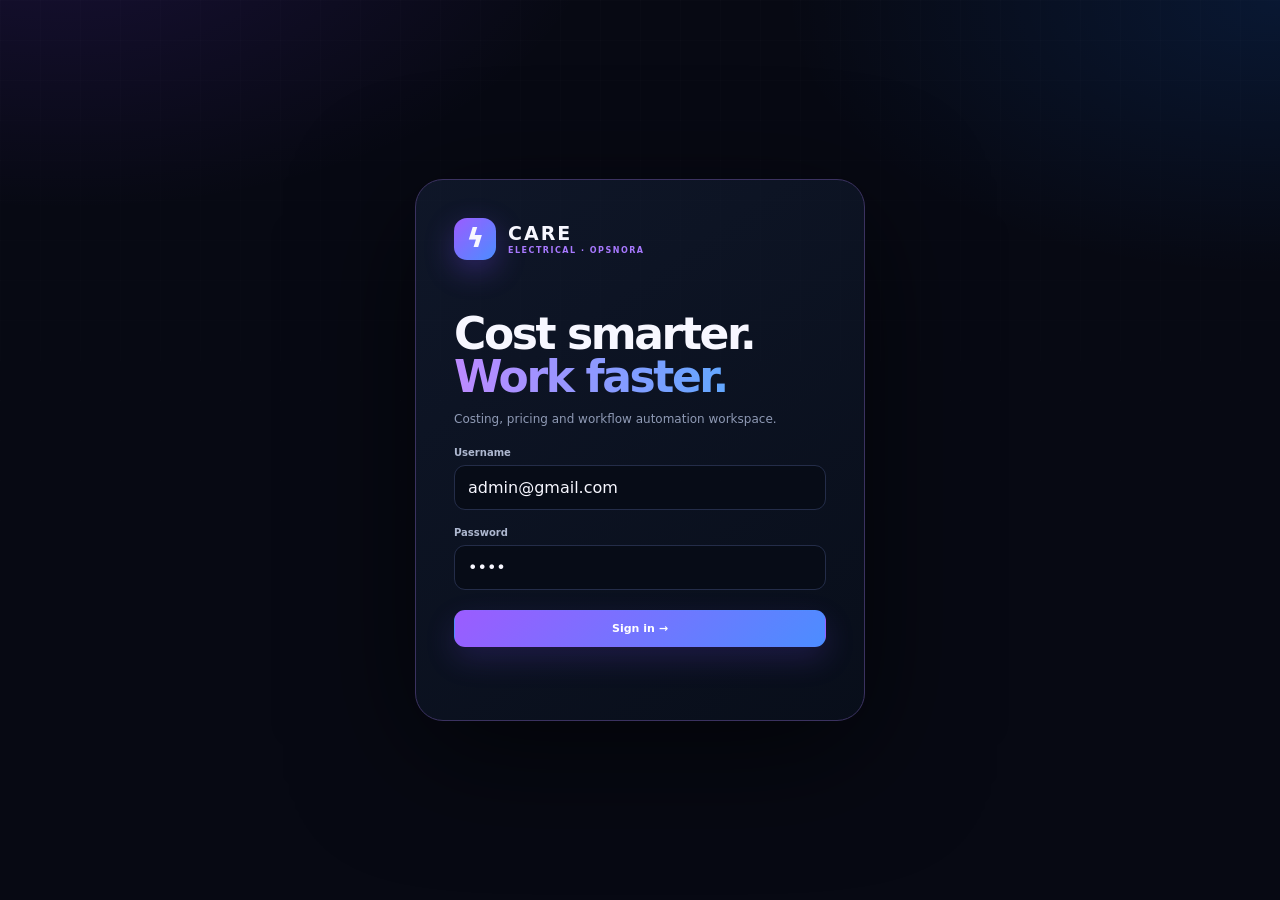
==== commit 073f9c4a: "Add files via upload" ====
--- a/index.html
+++ b/index.html
@@ -1,54 +1 @@
-<!doctype html><html lang="en"><head><meta charset="utf-8"><meta name="viewport" content="width=device-width,initial-scale=1"><title>CARE Electrical</title><link rel="preconnect" href="https://fonts.googleapis.com"><link rel="preconnect" href="https://fonts.gstatic.com" crossorigin><link href="https://fonts.googleapis.com/css2?family=Inter:wght@400;500;600;700;800&display=swap" rel="stylesheet"><style>
-:root{--bg:#070a14;--panel:#0d1324;--panel2:#111a2e;--line:#202a43;--text:#f7f8ff;--muted:#8993ae;--p:#8b5cf6;--p2:#6d3cf0;--b:#3b82f6;--ok:#35d39b;--warn:#e7b85d;--red:#ef5c79}
-body.light{--bg:#f5f7fb;--panel:#ffffff;--panel2:#f8faff;--line:#e2e6ef;--text:#172033;--muted:#667085;background:linear-gradient(135deg,#f8f9ff,#eef4ff);color:var(--text)}
-body.light .loginbox,body.light .card{background:#fff;border-color:var(--line);box-shadow:0 15px 50px #24345a12}
-body.light .side{background:#fff;border-color:var(--line)}
-body.light .top{background:#ffffffdf;border-color:var(--line)}
-body.light .sidebottom{background:linear-gradient(160deg,#f0eaff,#eef5ff);border-color:#ddd9ee}
-body.light input,body.light select{background:#fff;color:var(--text);border-color:var(--line)}
-body.light .secondary{background:#f4f6fa;color:#344054;border-color:var(--line)}
-body.light .seg{background:#f4f6fa;border-color:var(--line)}
-body.light .nav button{color:#667085}
-body.light .nav button:hover{background:#f3f4f8;color:#344054}
-body.light .nav button.active{background:linear-gradient(90deg,#eee7ff,#eaf1ff);color:#5630bd}
-body.light th{color:#667085}body.light td{color:#344054}
-body.light .outcard{background:radial-gradient(circle at 80% 10%,#7d49ef18,transparent 35%),#fff}
-body.light .result{background:linear-gradient(100deg,#7843ed0b,#367efb08)}
-body.light .muted{color:#667085}
-body.light .status.pending{background:#fff7df}
-.theme-label{font-size:9px;color:var(--muted);font-weight:700}
-.received-dates{display:flex;flex-wrap:wrap;gap:4px;min-width:150px}
-.received-date{display:inline-flex;align-items:center;gap:4px;padding:4px 6px;border-radius:7px;background:#3b82f610;border:1px solid #3b82f620;font-size:8px}
-body.light .received-date{background:#edf5ff;border-color:#d7e8ff}
-.workgrid{display:grid;grid-template-columns:1.2fr .8fr;gap:14px}.task-list{display:grid;gap:8px}.task{padding:14px;border:1px solid var(--line);border-radius:12px;background:var(--panel2)}.task-top{display:flex;justify-content:space-between;gap:12px}.task small{color:var(--muted);font-size:9px}.priority{font-size:8px;font-weight:800;padding:4px 7px;border-radius:20px;background:#8b5cf615;color:#8b5cf6}.automation-grid{display:grid;grid-template-columns:repeat(2,1fr);gap:14px}.auto-card{padding:20px}.auto-icon{width:42px;height:42px;border-radius:12px;display:grid;place-items:center;background:#7845ef16;color:#8b5cf6;font-size:20px}.auto-card h3{margin:14px 0 6px}.toggle{position:relative;width:42px;height:23px;border-radius:30px;background:#d0d5dd;border:0}.toggle.on{background:linear-gradient(135deg,var(--p),var(--b))}.toggle:after{content:'';position:absolute;top:3px;left:3px;width:17px;height:17px;background:white;border-radius:50%;transition:.2s}.toggle.on:after{left:22px}@media(max-width:900px){.workgrid,.automation-grid{grid-template-columns:1fr}}*{box-sizing:border-box}body{margin:0;background:radial-gradient(circle at 20% 0,#24104b55,transparent 30%),radial-gradient(circle at 100% 20%,#102f5b55,transparent 25%),var(--bg);color:var(--text);font:14px Inter,Arial,sans-serif}button,input,select{font:inherit}button{cursor:pointer}.hide{display:none!important}.login{min-height:100vh;display:grid;place-items:center;padding:25px}.loginbox{width:min(430px,100%);background:#0c1222ee;border:1px solid var(--line);border-radius:26px;padding:36px;box-shadow:0 30px 100px #0008}.logo{display:flex;align-items:center;gap:10px}.bolt{font-size:36px;color:#a36cff;text-shadow:0 0 25px #8b5cf6}.logo b{font-size:22px;letter-spacing:2px}.logo small{display:block;color:#a36cff;font-weight:800;letter-spacing:2px;font-size:9px}.login h1{font-size:42px;line-height:1;margin:50px 0 12px;letter-spacing:-2px}.login h1 span{color:#a879ff}.muted{color:var(--muted);line-height:1.7;font-size:12px}.label{font-size:10px;color:#aeb6cc;font-weight:700;margin:17px 0 7px;display:block}input,select{width:100%;background:#080e1b;border:1px solid var(--line);color:var(--text);border-radius:10px;padding:12px;outline:none}input:focus,select:focus{border-color:#8051f5;box-shadow:0 0 0 3px #8051f51a}.btn{border:0;border-radius:10px;padding:12px 16px;color:white;font-weight:800}.primary{background:linear-gradient(135deg,var(--p),var(--p2));box-shadow:0 10px 30px #7542e933}.secondary{background:#17213a;border:1px solid var(--line)}.wide{width:100%;margin-top:20px}.app{display:flex;min-height:100vh}.side{width:250px;flex:0 0 250px;background:#060a14eF;border-right:1px solid var(--line);position:sticky;top:0;height:100vh;padding:18px 12px;z-index:10}.side .logo{padding:5px 12px 25px}.nav{display:grid;gap:4px}.nav button{border:0;background:transparent;color:#aeb7cf;text-align:left;padding:12px;border-radius:10px;display:flex;gap:12px;align-items:center}.nav button.active{background:linear-gradient(90deg,#7040e7cc,#4f2ca855);color:#fff}.nav button:hover{background:#ffffff08;color:#fff}.nav i{margin-left:auto;font-style:normal}.sidebottom{position:absolute;left:12px;right:12px;bottom:16px;padding:17px;border-radius:15px;background:linear-gradient(160deg,#25104e,#0b1020);border:1px solid var(--line);color:#a879ff}.main{min-width:0;flex:1}.top{height:76px;position:sticky;top:0;z-index:5;background:#080c18dd;backdrop-filter:blur(16px);border-bottom:1px solid var(--line);display:flex;align-items:center;justify-content:space-between;padding:0 28px}.top h2{font-size:17px;margin:0}.eyebrow{font-size:9px;font-weight:800;letter-spacing:1.6px;color:#a879ff;margin:0 0 4px}.topright{display:flex;align-items:center;gap:10px}.icon{width:38px;height:38px;background:#0e1527;border:1px solid var(--line);color:#cbd1e4;border-radius:10px}.profile{display:flex;align-items:center;gap:9px;margin-left:7px}.avatar{width:36px;height:36px;border-radius:50%;display:grid;place-items:center;background:linear-gradient(135deg,#7d49ef,#2e82ed);font-weight:800}.profile small{display:block;color:var(--muted);font-size:9px;margin-top:2px}.page{padding:28px;max-width:1500px;margin:auto}.pagehead{display:flex;justify-content:space-between;align-items:flex-end;gap:15px;margin-bottom:22px}.page h1{font-size:27px;margin:0;letter-spacing:-.7px}.grid4{display:grid;grid-template-columns:repeat(4,1fr);gap:14px}.card{background:linear-gradient(145deg,#11182a,#0b1120);border:1px solid var(--line);border-radius:16px;box-shadow:0 15px 50px #0002}.kpi{padding:18px}.kpi .k{display:flex;justify-content:space-between;color:#9da7c0;font-size:11px}.kpi .ico{width:34px;height:34px;border-radius:9px;display:grid;place-items:center;background:#7c4bed1c;color:#ae82ff}.kpi h2{margin:14px 0 2px;font-size:27px}.kpi small{color:#69748f;font-size:9px}.dashgrid{display:grid;grid-template-columns:1.55fr .8fr;gap:14px;margin-top:14px}.costbox,.summary,.recent{padding:20px}.ctitle{display:flex;justify-content:space-between;align-items:center;margin-bottom:18px}.ctitle h3{font-size:15px;margin:0}.seg{display:flex;background:#080d19;border:1px solid var(--line);border-radius:9px;padding:3px}.seg button{border:0;background:transparent;color:#7f89a5;padding:8px 12px;border-radius:7px;font-size:10px;font-weight:800}.seg button.on{background:#7542e8;color:#fff}.fields{display:grid;grid-template-columns:1fr 1fr;gap:0 14px}.full{grid-column:1/-1}.field{margin-bottom:7px}.field label{display:block;color:#aab3cb;font-size:10px;font-weight:700;margin:5px 0 7px}.result{margin-top:12px;padding:17px;border-radius:13px;border:1px solid #8755ee33;background:linear-gradient(100deg,#7843ed16,#367efb0c);display:flex;justify-content:space-between;gap:20px}.result span{font-size:10px;color:#8f99b3;display:block}.result strong{display:block;color:#c19aff;font-size:24px;margin:4px 0}.break{display:flex;gap:20px;align-items:center}.break b{font-size:10px;color:#e9ebf4}.summary .donut{width:135px;height:135px;border-radius:50%;background:conic-gradient(var(--p) 0 70%,var(--b) 70% 87%,#b25cff 87%);display:grid;place-items:center;position:relative;margin:auto}.donut:after{content:"";position:absolute;width:92px;height:92px;border-radius:50%;background:#0e1425}.donut div{position:relative;z-index:1;text-align:center}.donut b{display:block;font-size:17px}.donut small{color:#737d98;font-size:8px}.legend{margin-top:18px;display:grid;gap:10px;font-size:10px;color:#8993ac}.legend b{float:right;color:#e8eaf4}.dot{width:8px;height:8px;display:inline-block;border-radius:50%;margin-right:7px}.d1{background:#8b5cf6}.d2{background:#3b82f6}.d3{background:#b25cff}.recentrow{display:grid;grid-template-columns:28px 1fr auto;gap:9px;padding:11px 0;border-top:1px solid var(--line);align-items:center}.recentrow:first-child{border-top:0}.rank{width:27px;height:27px;border-radius:50%;background:#7947ed1a;color:#aa7bff;display:grid;place-items:center;font-size:9px}.recentrow b{font-size:10px}.recentrow small{display:block;color:#68728c;font-size:8px;margin-top:3px}.recentrow strong{font-size:10px}.tabs{display:flex;gap:5px;border-bottom:1px solid var(--line);padding-bottom:9px;margin-bottom:18px}.tabs button{background:transparent;border:0;color:#77829e;padding:9px 13px;border-radius:8px;font-size:11px;font-weight:800}.tabs button.on{background:#7845ef1c;color:#b88cff}.content2{display:grid;grid-template-columns:1.5fr .75fr;gap:14px}.formcard{padding:21px}.outcard{padding:25px;position:relative;overflow:hidden;background:radial-gradient(circle at 80% 10%,#7d49ef32,transparent 35%),#10162a}.outcard h2{font-size:39px;color:#bd91ff;margin:8px 0}.lines{margin-top:30px}.lines div{display:flex;justify-content:space-between;padding:12px 0;border-bottom:1px solid var(--line);font-size:10px;color:#919ab2}.lines b{color:#e7e9f3}.lines .grand{padding-top:18px;border:0}.lines .grand b{font-size:17px;color:#c098ff}.tablecard{padding:20px;margin-top:14px}.tablewrap{overflow:auto}table{width:100%;border-collapse:collapse;min-width:750px}th,td{text-align:left;padding:12px 9px;border-bottom:1px solid var(--line);font-size:10px;white-space:nowrap}th{color:#717b96}td{color:#cdd2e1}.status{padding:5px 8px;border-radius:20px;font-size:8px;font-weight:800}.pending{color:#e9bc62;background:#e9bc6214}.partial{color:#6ea6ff;background:#3b82f614}.completed{color:#55dca8;background:#35d39b14}.orderk{display:grid;grid-template-columns:repeat(4,1fr);gap:13px;margin-bottom:14px}.orderk .card{padding:17px}.orderk small{font-size:9px;color:#75809a}.orderk h2{margin:8px 0 0}.filter{display:flex;gap:8px}.filter input,.filter select{width:auto;padding:9px;margin:0}.products{display:grid;grid-template-columns:repeat(3,1fr);gap:14px}.product{padding:19px}.pico{width:44px;height:44px;border-radius:12px;display:grid;place-items:center;background:#7b48ed17;color:#a978ff;font-size:20px}.product h3{font-size:14px;margin:14px 0 5px}.product p{font-size:10px;color:#78829d;line-height:1.6}.pm{display:flex;justify-content:space-between;color:#9ca6be;font-size:9px;margin-top:16px}.settings{display:grid;grid-template-columns:1fr 1fr;gap:14px}.settings .card{padding:21px}.settings label{display:block;font-size:10px;color:#aab2c8;margin:13px 0 6px}.reports{display:grid;grid-template-columns:repeat(3,1fr);gap:14px}.reports .card{padding:20px}.bar{height:7px;background:#080d18;border-radius:20px;overflow:hidden;margin:14px 0}.bar i{display:block;height:100%;background:linear-gradient(90deg,#8b5cf6,#b25cff);width:0}.modal{position:fixed;inset:0;z-index:50;display:grid;place-items:center;background:#0009;backdrop-filter:blur(6px)}.modalbox{width:min(500px,calc(100% - 25px));background:#10172a;border:1px solid var(--line);border-radius:18px;padding:24px;position:relative}.close{position:absolute;right:14px;top:10px;background:none;border:0;color:#9da6bd;font-size:23px}.modal h2{margin:0 0 5px}.modal p{color:#7d87a1;font-size:10px}.modal label{display:block;color:#aab3ca;font-size:10px;margin:10px 0 6px}.modal .btn{margin-top:13px}footer{text-align:center;color:#4d5872;font-size:9px;padding:25px}
-@media(max-width:1050px){.grid4,.orderk{grid-template-columns:1fr 1fr}.dashgrid,.content2{grid-template-columns:1fr}.products,.reports{grid-template-columns:1fr 1fr}}@media(max-width:720px){.side{position:fixed;left:-255px;transition:.2s}.side.open{left:0}.top{padding:0 15px}.profile{display:none}.page{padding:19px 13px}.grid4,.orderk,.products,.reports,.settings{grid-template-columns:1fr}.pagehead{align-items:flex-start;flex-direction:column}.fields{grid-template-columns:1fr}.full{grid-column:auto}.result{flex-direction:column}.break{justify-content:space-between}.top .icon.menu{display:block}.loginbox{padding:27px}.login h1{font-size:37px}}
-</style></head><body>
-<div id="login" class="login"><div class="loginbox"><div class="logo"><span class="bolt">ϟ</span><div><b>CARE</b><small>ELECTRICAL</small></div></div><h1>Cost smarter.<br><span>Work faster.</span></h1><p class="muted">Costing & Pricing Automation for CARE Electrical. Calculate faster and keep your commercial workflow organized.</p><form id="loginForm"><label class="label">Username</label><input id="user" value="admin" required><label class="label">Password</label><input id="pass" type="password" value="admin123" required><button class="btn primary wide">Sign in →</button><p id="loginErr" style="color:#ef6b87;font-size:10px"></p></form></div></div>
-<div id="app" class="app hide"><aside class="side" id="side"><div class="logo"><span class="bolt">ϟ</span><div><b>CARE</b><small>ELECTRICAL</small></div></div><div class="nav"><button class="active" data-page="dashboard">⌂ <span>Dashboard</span></button><button data-page="costing">◫ <span>Costing Automation</span></button><button data-page="automations">✦ <span>Automations</span><i>2</i></button><button data-page="work">☷ <span>Work Assign</span></button><button data-page="orders">▣ <span>Order Tracking</span></button><button data-page="products">◇ <span>Products / Items</span></button><button data-page="masters">✦ <span>Masters</span></button><button data-page="reports">▥ <span>Reports</span></button><button data-page="users">♙ <span>User Management</span></button><button data-page="settings">⚙ <span>Settings</span></button></div><div class="sidebottom">⚡<br><small>SECURE WORKSPACE</small></div></aside><main class="main"><header class="top"><div style="display:flex;align-items:center;gap:13px"><button id="menu" class="icon">☰</button><div><p class="eyebrow">CARE ELECTRICAL</p><h2 id="title">Dashboard</h2></div></div><div class="topright"><button class="icon" id="theme" title="Toggle light / dark theme">☾</button><button class="icon">♧</button><div class="profile"><div class="avatar">A</div><div><b>Admin User</b><small>Administrator</small></div></div></div></header>
-<section id="dashboard" class="page"><div class="pagehead"><div><p class="eyebrow">OVERVIEW</p><h1>Welcome back, Admin! 👋</h1><p class="muted">Here's what's happening with your costing workspace today.</p></div><button class="btn primary" data-page="costing">＋ New Calculation</button></div><div class="grid4"><div class="card kpi"><div class="k"><span>Total Calculations</span><span class="ico">✦</span></div><h2 id="kc">0</h2><small>This Month</small></div><div class="card kpi"><div class="k"><span>Total Orders</span><span class="ico">▣</span></div><h2 id="ko">0</h2><small>Tracked Orders</small></div><div class="card kpi"><div class="k"><span>Pending Orders</span><span class="ico">◈</span></div><h2 id="kp">0</h2><small>Currently Pending</small></div><div class="card kpi"><div class="k"><span>Items</span><span class="ico">◇</span></div><h2 id="ki">0</h2><small>Total Items</small></div></div><div class="dashgrid"><div class="card costbox"><div class="ctitle"><h3>⚡ Costing & Pricing Automation</h3><div class="seg"><button class="on" data-dmode="bundle">Bundle Wise</button><button data-dmode="unit">Unit Wise</button></div></div><div class="fields"><div class="field full"><label>Item / Product</label><select id="di"></select></div><div class="field full"><label>Length</label><div class="seg"><button class="on" data-dlen="100M">100M</button><button data-dlen="200M">200M</button></div></div><div class="field"><label>Copper Rate (₹/kg)</label><input id="dc" type="number" value="890"></div><div class="field"><label>PVC Rate (₹/kg)</label><input id="dp" type="number" value="160"></div><div class="field"><label>Bundle Weight (kg)</label><input id="dw" type="number" value="18.5" step=".001"></div><div class="field"><label>Labour Percentage (%)</label><input id="dl" type="number" value="12" step=".1"></div></div><div class="result"><div><span>Calculated Cost</span><strong id="dr">₹0.00</strong><span id="dm">Per Bundle · 100M</span></div><div class="break"><span>Copper <b id="dco">₹0</b></span><span>PVC <b id="dpo">₹0</b></span><span>Labour <b id="dlo">₹0</b></span></div></div><button class="btn primary" id="dcalc" style="display:block;margin:14px auto 0">Calculate Cost</button></div><div><div class="card summary"><div class="ctitle"><h3>Cost Summary</h3><span style="color:#53dca5;font-size:9px">● Live</span></div><div class="donut"><div><b id="st">₹0</b><small>Total Cost</small></div></div><div class="legend"><div><i class="dot d1"></i>Copper <b id="sc">₹0</b></div><div><i class="dot d2"></i>PVC <b id="sp">₹0</b></div><div><i class="dot d3"></i>Labour <b id="sl">₹0</b></div></div></div><div class="card recent" style="margin-top:14px"><div class="ctitle"><h3>Recent Calculations</h3><button class="btn secondary" style="padding:7px 10px;font-size:9px" data-page="costing">View All</button></div><div id="recent"></div></div></div></div></section>
-<section id="costing" class="page hide"><div class="pagehead"><div><p class="eyebrow">PHASE 1</p><h1>Costing & Pricing Automation</h1><p class="muted">Calculate product cost instantly using material rates, bundle weight and labour.</p></div></div><div class="content2"><div class="card formcard"><div class="tabs"><button class="on" data-cmode="bundle">Bundle Wise</button><button data-cmode="unit">Unit Wise</button></div><div class="fields"><div class="field full"><label>Item / Product</label><select id="ci"></select></div><div class="field full"><label>Length</label><div class="seg"><button class="on" data-clen="100M">100M</button><button data-clen="200M">200M</button></div></div><div class="field"><label>Copper Rate (₹/kg)</label><input id="cc" type="number" value="890"></div><div class="field"><label>PVC Rate (₹/kg)</label><input id="cp" type="number" value="160"></div><div class="field"><label>Bundle Weight (kg)</label><input id="cw" type="number" value="18.5" step=".001"></div><div class="field"><label>Labour Percentage (%)</label><input id="cl" type="number" value="12" step=".1"></div><div class="field unitfield hide"><label>Units in Bundle</label><input id="cu" type="number" value="1" min="1"></div><div class="field unitfield hide"><label>Extra Cost / Unit (₹)</label><input id="ce" type="number" value="0" min="0"></div></div><p class="muted" style="background:#080e1b;padding:10px;border:1px solid var(--line);border-radius:9px;font-size:9px">ⓘ Material cost = (Copper Rate × Weight) + (PVC Rate × Weight). Labour is applied to material cost. Final commercial formula can be adjusted to the client's approved formula.</p><div style="display:flex;justify-content:flex-end;gap:8px"><button class="btn secondary" id="reset">Reset</button><button class="btn primary" id="calc">Calculate & Save</button></div></div><div class="card outcard"><p class="eyebrow">CALCULATED RESULT</p><h2 id="ctotal">₹0.00</h2><p class="muted" id="clabel">Per Bundle · 100M</p><div class="lines"><div>Copper Cost <b id="cco">₹0</b></div><div>PVC Cost <b id="cpo">₹0</b></div><div>Labour Cost <b id="clo">₹0</b></div><div class="grand">Total Cost <b id="cgo">₹0</b></div></div></div></div><div class="card tablecard"><div class="ctitle"><h3>Saved Calculations</h3><button class="btn secondary" id="clear">Clear History</button></div><div class="tablewrap"><table><thead><tr><th>Time</th><th>Item</th><th>Length</th><th>Mode</th><th>Weight</th><th>Labour</th><th>Total</th></tr></thead><tbody id="ctable"></tbody></table></div></div></section>
-<section id="orders" class="page hide"><div class="pagehead"><div><p class="eyebrow">OPTIONAL ADD-ON</p><h1>Order Tracking Automation</h1><p class="muted">Track partial deliveries while preserving each order's original rate.</p></div><button class="btn primary" id="newOrder">＋ New Order</button></div><div class="orderk"><div class="card"><small>Total Ordered</small><h2 id="oq">0</h2></div><div class="card"><small>Total Received</small><h2 id="or">0</h2></div><div class="card"><small>Total Pending</small><h2 id="op">0</h2></div><div class="card"><small>Completion</small><h2 id="oc">0%</h2></div></div><div class="card tablecard"><div class="ctitle"><h3>Orders</h3><div class="filter"><select id="of"><option value="all">All Status</option><option value="pending">Pending</option><option value="partial">Partial</option><option value="completed">Completed</option></select><input id="os" placeholder="Search order / dealer"></div></div><div class="tablewrap"><table><thead><tr><th>Order</th><th>Dealer / Supplier</th><th>Item</th><th>Qty</th><th>Rate</th><th>Received</th><th>Received Dates</th><th>Pending</th><th>Status</th><th></th></tr></thead><tbody id="otable"></tbody></table></div></div></section>
-<section id="automations" class="page hide"><div class="pagehead"><div><p class="eyebrow">WORKFLOW ENGINE</p><h1>Automations</h1><p class="muted">Keep recurring costing and order workflows running automatically.</p></div></div><div class="automation-grid"><div class="card auto-card"><div style="display:flex;justify-content:space-between;align-items:center"><div class="auto-icon">⚡</div><button class="toggle on" data-auto="rate"></button></div><h3>Rate Update Monitor</h3><p class="muted">Keep material rates ready for the costing workflow and flag rates that need review.</p><div class="task-top"><small>Last checked: Today</small><span class="status completed">Active</span></div></div><div class="card auto-card"><div style="display:flex;justify-content:space-between;align-items:center"><div class="auto-icon">▣</div><button class="toggle on" data-auto="orders"></button></div><h3>Order Follow-up</h3><p class="muted">Highlight partially received and pending orders so the team can follow up on time.</p><div class="task-top"><small>Next check: Daily</small><span class="status completed">Active</span></div></div></div></section>
-<section id="work" class="page hide"><div class="pagehead"><div><p class="eyebrow">TEAM WORKFLOW</p><h1>Work Assign</h1><p class="muted">Assign costing, order and follow-up work to your team.</p></div><button class="btn primary" id="newTask">＋ Assign Work</button></div><div class="workgrid"><div class="card tablecard" style="margin-top:0"><div class="ctitle"><h3>Assigned Work</h3><select id="taskFilter" style="width:auto"><option value="all">All Tasks</option><option value="Open">Open</option><option value="In Progress">In Progress</option><option value="Done">Done</option></select></div><div class="task-list" id="taskList"></div></div><div class="card formcard"><p class="eyebrow">QUICK VIEW</p><h2 id="openTasks" style="font-size:34px;margin:8px 0">0</h2><p class="muted">Open assignments</p><div class="lines"><div>In Progress <b id="progressTasks">0</b></div><div>Completed <b id="doneTasks">0</b></div></div></div></div></section>
-<section id="products" class="page hide"><div class="pagehead"><div><p class="eyebrow">MASTER DATA</p><h1>Products / Items</h1><p class="muted">Maintain products available in costing automation.</p></div><button class="btn primary" id="newProduct">＋ Add Item</button></div><div class="products" id="productsGrid"></div></section>
-<section id="masters" class="page hide"><div class="pagehead"><div><p class="eyebrow">CONFIGURATION</p><h1>Masters</h1><p class="muted">Core values used across the application.</p></div></div><div class="products"><div class="card product"><div class="pico">▣</div><h3>Length Options</h3><p>100M and 200M are enabled for Phase 1 calculations.</p><div class="pm"><b>100M</b><b>200M</b></div></div><div class="card product"><div class="pico">₹</div><h3>Rate Master</h3><p>Default copper and PVC rates are managed from Settings.</p><button class="btn secondary" data-page="settings">Open Settings</button></div><div class="card product"><div class="pico">♙</div><h3>User Roles</h3><p>Administrator and standard users can be maintained here.</p><button class="btn secondary" data-page="users">Manage Users</button></div></div></section>
-<section id="reports" class="page hide"><div class="pagehead"><div><p class="eyebrow">INSIGHTS</p><h1>Reports</h1><p class="muted">Review costing and order performance.</p></div><button class="btn secondary" id="export">Export Orders CSV</button></div><div class="reports"><div class="card"><p class="eyebrow">CALCULATIONS</p><h2 id="rc">0</h2><div class="bar"><i id="rb1"></i></div><small>Saved calculations</small></div><div class="card"><p class="eyebrow">ORDERS</p><h2 id="ro">0</h2><div class="bar"><i id="rb2"></i></div><small>Tracked orders</small></div><div class="card"><p class="eyebrow">PENDING UNITS</p><h2 id="rp">0</h2><div class="bar"><i id="rb3"></i></div><small>Quantity pending</small></div></div><div class="card tablecard"><h3>Cost Composition</h3><div style="display:grid;gap:15px;margin-top:20px"><div>Copper <div class="bar"><i id="compc"></i></div></div><div>PVC <div class="bar"><i id="compp"></i></div></div><div>Labour <div class="bar"><i id="compl"></i></div></div></div></div></section>
-<section id="users" class="page hide"><div class="pagehead"><div><p class="eyebrow">ACCESS CONTROL</p><h1>User Management</h1><p class="muted">Manage workspace users.</p></div><button class="btn primary" id="newUser">＋ Add User</button></div><div class="card tablecard"><div class="tablewrap"><table><thead><tr><th>Name</th><th>Username</th><th>Role</th><th>Status</th><th>Last Active</th></tr></thead><tbody id="utable"></tbody></table></div></div></section>
-<section id="settings" class="page hide"><div class="pagehead"><div><p class="eyebrow">SYSTEM</p><h1>Settings</h1><p class="muted">Application defaults and workspace preferences.</p></div></div><div class="settings"><div class="card"><h3>Default Costing Rates</h3><label>Copper Rate (₹/kg)</label><input id="setc" type="number"><label>PVC Rate (₹/kg)</label><input id="setp" type="number"><button class="btn primary" id="saveRates" style="margin-top:14px">Save Rates</button></div><div class="card"><h3>Workspace</h3><label>Company Name</label><input id="company" value="CARE Electrical"><label>Currency</label><select><option>INR — ₹</option></select><button class="btn secondary" id="saveWorkspace" style="margin-top:14px">Save Preferences</button></div><div class="card"><h3>Demo Data</h3><p class="muted">Reset all data stored in this browser.</p><button class="btn" style="background:#ef5c7917;color:#ff7591;border:1px solid #ef5c7930" id="resetData">Reset Demo Data</button></div></div></section><footer>© 2026 CARE Electrical · Costing & Pricing Automation · v1.0.0</footer></main></div>
-<div id="modal" class="modal hide"><div class="modalbox"><button class="close" id="close">×</button><div id="modalContent"></div></div></div>
-<script>
-const $=s=>document.querySelector(s), $$=s=>[...document.querySelectorAll(s)], money=n=>new Intl.NumberFormat('en-IN',{style:'currency',currency:'INR',maximumFractionDigits:2}).format(Number(n)||0);const defaults={products:[{name:'PVC Copper Cable',code:'PVC-CC',unit:'Bundle',desc:'PVC insulated copper cable'},{name:'Aluminium Cable',code:'AL-CB',unit:'Bundle',desc:'Aluminium conductor cable'},{name:'House Wire',code:'HW-100',unit:'Bundle',desc:'House wiring product'},{name:'Control Cable',code:'CTL-200',unit:'Bundle',desc:'Industrial control cable'}],calculations:[],orders:[{id:'ORD-1001',dealer:'Sharma Electricals',item:'PVC Copper Cable',qty:100,rate:100,received:50,history:[{qty:50,date:'31 Aug 2026'}]},{id:'ORD-1002',dealer:'Gupta Traders',item:'PVC Copper Cable',qty:200,rate:110,received:0,history:[]},{id:'ORD-1003',dealer:'Metro Cables',item:'Aluminium Cable',qty:150,rate:94,received:150,history:[{qty:150,date:'29 Aug 2026'}]}],users:[{name:'Admin User',username:'admin',role:'Administrator',status:'Active',last:'Just now'}],rates:{copper:890,pvc:160},workspace:'CARE Electrical',tasks:[{id:'TASK-001',title:'Review pending order ORD-1002',assignee:'Admin User',priority:'High',status:'Open',due:'01 Sep 2026'},{id:'TASK-002',title:'Verify copper rate for PVC Copper Cable',assignee:'Admin User',priority:'Medium',status:'In Progress',due:'02 Sep 2026'}]};let data=JSON.parse(localStorage.getItem('careElectricalData')||'null')||structuredClone(defaults);let mode='bundle',len='100M',dmode='bundle',dlen='100M';
-function save(){localStorage.setItem('careElectricalData',JSON.stringify(data));refresh()}function populate(){['ci','di'].forEach(id=>$( '#'+id).innerHTML=data.products.map(p=>`<option>${p.name}</option>`).join(''))}function calc(c,p,w,l,u=1,e=0,m='bundle'){let co=+c*w,po=+p*w,mat=co+po,lo=mat*(+l/100),tot=mat+lo+(m==='unit'?+e*+u:0);return{co,po,lo,tot,unit:m==='unit'?tot/Math.max(1,u):tot}}function cost(saveit=false){let r=calc($('#cc').value,$('#cp').value,$('#cw').value,$('#cl').value,$('#cu').value,$('#ce').value,mode);$('#cco').textContent=money(r.co);$('#cpo').textContent=money(r.po);$('#clo').textContent=money(r.lo);$('#cgo').textContent=money(r.tot);$('#ctotal').textContent=money(mode==='unit'?r.unit:r.tot);$('#clabel').textContent=`Per ${mode==='unit'?'Unit':'Bundle'} · ${len}`;if(saveit){data.calculations.unshift({time:new Date().toLocaleString('en-IN',{dateStyle:'short',timeStyle:'short'}),item:$('#ci').value,length:len,mode,weight:+$('#cw').value,labour:+$('#cl').value,total:mode==='unit'?r.unit:r.tot,copper:r.co,pvc:r.po,labourCost:r.lo});data.calculations=data.calculations.slice(0,100);save()}}function dash(){let r=calc($('#dc').value,$('#dp').value,$('#dw').value,$('#dl').value,1,0,dmode);$('#dr').textContent=money(r.tot);$('#dm').textContent=`Per ${dmode==='unit'?'Unit':'Bundle'} · ${dlen}`;$('#dco').textContent=money(r.co);$('#dpo').textContent=money(r.po);$('#dlo').textContent=money(r.lo)}
-function status(o){return o.received>=o.qty?'completed':o.received>0?'partial':'pending'}function refresh(){populate();let sc=data.calculations.reduce((a,c)=>a+c.copper,0),sp=data.calculations.reduce((a,c)=>a+c.pvc,0),sl=data.calculations.reduce((a,c)=>a+c.labourCost,0);$('#st').textContent=money(sc+sp+sl);$('#sc').textContent=money(sc);$('#sp').textContent=money(sp);$('#sl').textContent=money(sl);$('#kc').textContent=data.calculations.length;$('#ko').textContent=data.orders.length;$('#kp').textContent=data.orders.filter(o=>status(o)!=='completed').length;$('#ki').textContent=data.products.length;$('#recent').innerHTML=data.calculations.slice(0,4).map((c,i)=>`<div class="recentrow"><span class="rank">${i+1}</span><div><b>${c.item} · ${c.length}</b><small>${c.mode} · ${c.weight}kg · ${c.labour}% labour</small></div><strong>${money(c.total)}</strong></div>`).join('')||'<p class="muted">No saved calculations yet.</p>';$('#ctable').innerHTML=data.calculations.map(c=>`<tr><td>${c.time}</td><td>${c.item}</td><td>${c.length}</td><td>${c.mode}</td><td>${c.weight} kg</td><td>${c.labour}%</td><td>${money(c.total)}</td></tr>`).join('')||'<tr><td colspan="7">No saved calculations yet.</td></tr>';let tq=data.orders.reduce((a,o)=>a+o.qty,0),tr=data.orders.reduce((a,o)=>a+o.received,0),tp=tq-tr;$('#oq').textContent=tq;$('#or').textContent=tr;$('#op').textContent=tp;$('#oc').textContent=tq?Math.round(tr/tq*100)+'%':'0%';renderOrders();$('#productsGrid').innerHTML=data.products.map(p=>`<div class="card product"><div class="pico">◇</div><h3>${p.name}</h3><p>${p.desc}</p><div class="pm"><span>${p.code}</span><span>${p.unit}</span></div></div>`).join('');$('#utable').innerHTML=data.users.map(u=>`<tr><td><b>${u.name}</b></td><td>${u.username}</td><td>${u.role}</td><td><span class="status completed">${u.status}</span></td><td>${u.last}</td></tr>`).join('');$('#setc').value=data.rates.copper;$('#setp').value=data.rates.pvc;$('#company').value=data.workspace;$('#rc').textContent=data.calculations.length;$('#ro').textContent=data.orders.length;$('#rp').textContent=tp;$('#rb1').style.width=Math.min(100,data.calculations.length*10+5)+'%';$('#rb2').style.width=Math.min(100,data.orders.length*10+10)+'%';$('#rb3').style.width=Math.min(100,tp)+'%';let total=sc+sp+sl||1;$('#compc').style.width=sc/total*100+'%';$('#compp').style.width=sp/total*100+'%';$('#compl').style.width=sl/total*100+'%';renderTasks();dash()}
-function renderOrders(){let f=$('#of')?.value||'all',q=($('#os')?.value||'').toLowerCase();let a=data.orders.filter(o=>(f==='all'||status(o)===f)&&(`${o.id} ${o.dealer} ${o.item}`).toLowerCase().includes(q));$('#otable').innerHTML=a.map(o=>`<tr><td><b>${o.id}</b></td><td>${o.dealer}</td><td>${o.item}</td><td>${o.qty}</td><td>${money(o.rate)}</td><td>${o.received}</td><td><div class="received-dates">${(o.history||[]).map(h=>`<span class="received-date">${h.qty} · ${h.date}</span>`).join('')||'<span class="muted">—</span>'}</div></td><td>${o.qty-o.received}</td><td><span class="status ${status(o)}">${status(o)}</span></td><td><button class="btn secondary" style="padding:6px 9px;font-size:8px" onclick="receive('${o.id}')">+ Receive</button></td></tr>`).join('')||'<tr><td colspan="10">No matching orders.</td></tr>'}
-function renderTasks(){if(!$('#taskList'))return;let f=$('#taskFilter')?.value||'all',ts=(data.tasks||[]).filter(t=>f==='all'||t.status===f);$('#taskList').innerHTML=ts.map(t=>`<div class="task"><div class="task-top"><div><b>${t.title}</b><small>${t.assignee} · Due ${t.due}</small></div><span class="priority">${t.priority}</span></div><div style="display:flex;justify-content:space-between;align-items:center;margin-top:12px"><span class="status ${t.status==='Done'?'completed':t.status==='In Progress'?'partial':'pending'}">${t.status}</span><button class="btn secondary" style="padding:6px 9px;font-size:8px" onclick="cycleTask('${t.id}')">Update</button></div></div>`).join('')||'<p class="muted">No tasks here.</p>';$('#openTasks').textContent=(data.tasks||[]).filter(t=>t.status==='Open').length;$('#progressTasks').textContent=(data.tasks||[]).filter(t=>t.status==='In Progress').length;$('#doneTasks').textContent=(data.tasks||[]).filter(t=>t.status==='Done').length}
-window.cycleTask=id=>{let t=data.tasks.find(x=>x.id===id);t.status=t.status==='Open'?'In Progress':t.status==='In Progress'?'Done':'Open';save()}
-function nav(p){$$('.page').forEach(x=>x.classList.add('hide'));$('#'+p).classList.remove('hide');$$('.nav button').forEach(x=>x.classList.toggle('active',x.dataset.page===p));$('#title').textContent={dashboard:'Dashboard',costing:'Costing Automation',orders:'Order Tracking',automations:'Automations',work:'Work Assign',products:'Products / Items',masters:'Masters',reports:'Reports',users:'User Management',settings:'Settings'}[p];if(innerWidth<720)$('#side').classList.remove('open')}
-function modal(html){$('#modalContent').innerHTML=html;$('#modal').classList.remove('hide')}function close(){ $('#modal').classList.add('hide') }window.receive=id=>{let o=data.orders.find(x=>x.id===id);modal(`<h2>Receive Delivery</h2><p>${o.id} · ${o.item}<br>Pending: <b>${o.qty-o.received}</b> · Original rate: <b>${money(o.rate)}</b></p><label>Received Quantity</label><input id="rq" type="number" min="1" max="${o.qty-o.received}"><button class="btn primary" id="saveRec">Record Delivery</button>`);$('#saveRec').onclick=()=>{let q=+$('#rq').value;if(q>0&&q<=o.qty-o.received){o.received+=q;o.history.push({qty:q,date:new Date().toLocaleDateString('en-IN')});save();close()}}};
-$('#loginForm').onsubmit=e=>{e.preventDefault();if($('#user').value==='admin'&&$('#pass').value==='admin123'){sessionStorage.care='1';$('#login').classList.add('hide');$('#app').classList.remove('hide');refresh()}else $('#loginErr').textContent='Invalid credentials'};if(sessionStorage.care){$('#login').classList.add('hide');$('#app').classList.remove('hide')}document.addEventListener('click',e=>{let b=e.target.closest('[data-page]');if(b)nav(b.dataset.page)});$('#menu').onclick=()=>$('#side').classList.toggle('open');const savedTheme=localStorage.getItem('careTheme')||'dark';if(savedTheme==='light')document.body.classList.add('light');$('#theme').textContent=document.body.classList.contains('light')?'☀':'☾';$('#theme').onclick=()=>{document.body.classList.toggle('light');let t=document.body.classList.contains('light')?'light':'dark';localStorage.setItem('careTheme',t);$('#theme').textContent=t==='light'?'☀':'☾'};$$('[data-cmode]').forEach(b=>b.onclick=()=>{mode=b.dataset.cmode;$$('[data-cmode]').forEach(x=>x.classList.toggle('on',x.dataset.cmode===mode));$$('.unitfield').forEach(x=>x.classList.toggle('hide',mode!=='unit'));cost()});$$('[data-clen]').forEach(b=>b.onclick=()=>{len=b.dataset.clen;$$('[data-clen]').forEach(x=>x.classList.toggle('on',x.dataset.clen===len));cost()});$$('[data-dmode]').forEach(b=>b.onclick=()=>{dmode=b.dataset.dmode;$$('[data-dmode]').forEach(x=>x.classList.toggle('on',x.dataset.dmode===dmode));dash()});$$('[data-dlen]').forEach(b=>b.onclick=()=>{dlen=b.dataset.dlen;$$('[data-dlen]').forEach(x=>x.classList.toggle('on',x.dataset.dlen===dlen));dash()});$('#calc').onclick=()=>cost(true);$('#dcalc').onclick=dash;$('#reset').onclick=()=>{$('#cc').value=data.rates.copper;$('#cp').value=data.rates.pvc;$('#cw').value=18.5;$('#cl').value=12;$('#cu').value=1;$('#ce').value=0;cost()};$('#clear').onclick=()=>{if(confirm('Clear calculation history?')){data.calculations=[];save()}};$('#of').onchange=renderOrders;$('#os').oninput=renderOrders;$('#close').onclick=close;$('#modal').onclick=e=>{if(e.target.id==='modal')close()};$('#newOrder').onclick=()=>modal(`<h2>New Order</h2><p>Create an order. Later deliveries are allocated against its original quantity and rate.</p><label>Dealer / Supplier</label><input id="md"><label>Item</label><select id="mi">${data.products.map(p=>`<option>${p.name}</option>`).join('')}</select><label>Ordered Quantity</label><input id="mq" type="number" min="1"><label>Order Rate (₹)</label><input id="mr" type="number" min="0"><button class="btn primary" id="createO">Create Order</button>`);document.addEventListener('click',function h(e){if(e.target.id==='createO'){let d=$('#md').value.trim(),q=+$('#mq').value,r=+$('#mr').value;if(d&&q>0){data.orders.unshift({id:'ORD-'+Math.floor(1000+Math.random()*9000),dealer:d,item:$('#mi').value,qty:q,rate:r,received:0,history:[]});save();close();document.removeEventListener('click',h)}}});$('#newProduct').onclick=()=>modal(`<h2>Add Product / Item</h2><label>Item Name</label><input id="pn"><label>Code</label><input id="pc"><label>Description</label><input id="pd"><button class="btn primary" id="createP">Add Item</button>`);document.addEventListener('click',function h(e){if(e.target.id==='createP'){let n=$('#pn').value.trim();if(n){data.products.push({name:n,code:$('#pc').value||'ITEM-'+(data.products.length+1),unit:'Bundle',desc:$('#pd').value||'Custom product'});save();close();document.removeEventListener('click',h)}}});$('#newUser').onclick=()=>modal(`<h2>Add User</h2><label>Name</label><input id="un"><label>Username</label><input id="uu"><label>Role</label><select id="ur"><option>Standard User</option><option>Manager</option><option>Administrator</option></select><button class="btn primary" id="createU">Add User</button>`);document.addEventListener('click',function h(e){if(e.target.id==='createU'){let n=$('#un').value.trim(),u=$('#uu').value.trim();if(n&&u){data.users.push({name:n,username:u,role:$('#ur').value,status:'Active',last:'Never'});save();close();document.removeEventListener('click',h)}}});$('#saveRates').onclick=()=>{data.rates={copper:+$('#setc').value||0,pvc:+$('#setp').value||0};save()};$('#saveWorkspace').onclick=()=>{data.workspace=$('#company').value||'CARE Electrical';save()};$('#resetData').onclick=()=>{if(confirm('Reset all demo data?')){data=structuredClone(defaults);save()}};$('#export').onclick=()=>{let rows=[['Order','Dealer','Item','Qty','Rate','Received','Pending','Status'],...data.orders.map(o=>[o.id,o.dealer,o.item,o.qty,o.rate,o.received,o.qty-o.received,status(o)])];let csv=rows.map(r=>r.map(v=>`"${String(v).replaceAll('"','""')}"`).join(',')).join('\n');let a=document.createElement('a');a.href=URL.createObjectURL(new Blob([csv],{type:'text/csv'}));a.download='care-electrical-orders.csv';a.click()};
-$('#taskFilter')?.addEventListener('change',renderTasks);
-$('#newTask')?.addEventListener('click',()=>{modal(`<h2>Assign Work</h2><label>Task</label><input id="tt" placeholder="e.g. Follow up with supplier"><label>Assign To</label><input id="ta" value="Admin User"><label>Priority</label><select id="tp"><option>High</option><option selected>Medium</option><option>Low</option></select><label>Due Date</label><input id="td" type="date"><button class="btn primary" id="saveTask">Assign Task</button>`);$('#saveTask').onclick=()=>{if(!$('#tt').value.trim())return;data.tasks.unshift({id:'TASK-'+String(Date.now()).slice(-5),title:$('#tt').value.trim(),assignee:$('#ta').value||'Admin User',priority:$('#tp').value,status:'Open',due:$('#td').value?new Date($('#td').value+'T00:00:00').toLocaleDateString('en-IN',{day:'2-digit',month:'short',year:'numeric'}):'Not set'});save();close()}});
-
-$$('[data-auto]').forEach(b=>b.onclick=()=>b.classList.toggle('on'));
-refresh();
-</script></body></html>
+<!doctype html><html lang="en"><head><meta charset="utf-8"><meta name="viewport" content="width=device-width,initial-scale=1"><title>CARE Electrical · OPSNORA</title><link rel="stylesheet" href="styles.css"></head><body><div class="login"><div class="loginbox"><div class="brand"><div class="brandmark">ϟ</div><div><b>CARE</b><small>ELECTRICAL · OPSNORA</small></div></div><h1>Cost smarter.<br><span>Work faster.</span></h1><p class="muted">Costing, pricing and workflow automation workspace.</p><form id="loginForm"><label class="label">Username</label><input id="user" value="admin@gmail.com" required><label class="label">Password</label><input id="pass" type="password" value="1234" required><button class="btn primary wide">Sign in →</button><p id="loginErr" class="error"></p></form></div></div><script>document.getElementById('loginForm').addEventListener('submit',function(e){e.preventDefault();if(document.getElementById('user').value==='admin@gmail.com'&&document.getElementById('pass').value==='1234'){sessionStorage.opsnoraCare='1';location.href='pages/dashboard.html'}else document.getElementById('loginErr').textContent='Invalid credentials'});</script></body></html>
--- a/styles.css
+++ b/styles.css
@@ -0,0 +1 @@
+:root{--bg:#070913;--panel:#0d1220;--panel2:#10172a;--line:#242d49;--text:#f7f7ff;--muted:#8f9ab5;--purple:#9b5cff;--blue:#4c8dff;--cyan:#58d7ff;--ok:#39d69a;--warn:#f2bd63;--danger:#ff617e;--shadow:0 20px 70px rgba(0,0,0,.35)}*{box-sizing:border-box}html,body{margin:0;min-height:100%;font-family:Inter,ui-sans-serif,system-ui,-apple-system,Segoe UI,Arial,sans-serif;background:radial-gradient(900px 500px at 5% -10%,#7d3cff25,transparent 60%),radial-gradient(900px 500px at 100% 0%,#1677ff22,transparent 55%),var(--bg);color:var(--text)}body:before{content:"";position:fixed;inset:0;pointer-events:none;background-image:linear-gradient(#ffffff03 1px,transparent 1px),linear-gradient(90deg,#ffffff03 1px,transparent 1px);background-size:40px 40px;mask-image:linear-gradient(to bottom,#000,transparent 80%)}button,input,select{font:inherit}button{cursor:pointer}.hide{display:none!important}.muted{color:var(--muted);font-size:12px;line-height:1.65}.eyebrow{font-size:9px;font-weight:900;letter-spacing:1.8px;color:#aa78ff;margin:0 0 5px}.login{min-height:100vh;display:grid;place-items:center;padding:24px}.loginbox{width:min(450px,100%);padding:38px;background:linear-gradient(145deg,#10172aee,#090e1bee);border:1px solid #3b3260;border-radius:28px;box-shadow:0 30px 120px #0009}.brand{display:flex;align-items:center;gap:12px}.brandmark{width:42px;height:42px;border-radius:13px;display:grid;place-items:center;background:linear-gradient(135deg,var(--purple),var(--blue));box-shadow:0 10px 30px #7548ef55;font-weight:1000;font-size:24px}.brand b{font-size:19px;letter-spacing:2px}.brand small{display:block;color:#a879ff;font-size:8px;font-weight:900;letter-spacing:1.5px;margin-top:2px}.login h1{font-size:44px;line-height:.98;letter-spacing:-2.4px;margin:52px 0 12px}.login h1 span{background:linear-gradient(90deg,#bd8aff,#62a7ff);-webkit-background-clip:text;color:transparent}.label{display:block;font-size:10px;font-weight:800;color:#aeb8d0;margin:17px 0 7px}input,select{width:100%;border:1px solid var(--line);background:#070c17;color:var(--text);border-radius:11px;padding:12px 13px;outline:none}input:focus,select:focus{border-color:#8057ee;box-shadow:0 0 0 3px #8057ee18}.btn{border:1px solid transparent;border-radius:11px;padding:11px 15px;color:#fff;font-weight:850;font-size:11px;transition:.18s transform,.18s filter}.btn:hover{transform:translateY(-1px);filter:brightness(1.08)}.primary{background:linear-gradient(135deg,var(--purple),var(--blue));box-shadow:0 12px 30px #7048e733}.secondary{background:#151d31;border-color:#2b3552}.danger{background:#4a1827;border-color:#713044}.wide{width:100%;margin-top:20px}.error{color:#ff7893;font-size:10px;min-height:15px}.app{display:flex;min-height:100vh}.side{position:sticky;top:0;width:264px;min-width:264px;height:100vh;padding:17px 12px;background:linear-gradient(180deg,#080b16f5,#060913f2);border-right:1px solid #202843;z-index:30}.side .brand{padding:5px 11px 22px}.nav{display:grid;gap:7px}.nav a{position:relative;text-decoration:none;color:#8f9bb8;border:1px solid transparent;background:#0b101c;border-radius:13px;padding:12px 12px;display:flex;align-items:center;gap:11px;font-size:11px;font-weight:800;transition:.18s}.nav a .ni{width:28px;height:28px;border-radius:9px;display:grid;place-items:center;background:#11192a;color:#8794b3;font-size:14px}.nav a:hover{border-color:#303958;background:#10172a;color:#fff}.nav a.active{border-color:#5d46a5;background:linear-gradient(135deg,#2b1858,#11264b);color:#fff;box-shadow:0 10px 30px #5d42b31f}.nav a.active .ni{background:linear-gradient(135deg,#8953f6,#3d83f4);color:white}.sidebottom{position:absolute;left:12px;right:12px;bottom:14px;padding:15px;border-radius:15px;border:1px solid #2b3150;background:linear-gradient(135deg,#1d123d,#0c1830);color:#a978ff}.main{min-width:0;flex:1}.top{height:78px;position:sticky;top:0;z-index:20;display:flex;align-items:center;justify-content:space-between;padding:0 28px;background:#080c17e8;border-bottom:1px solid #202843;backdrop-filter:blur(18px)}.topLeft,.topright{display:flex;align-items:center;gap:11px}.top h2{margin:0;font-size:17px}.icon,.themeBtn{border:1px solid #29324e;background:#0e1525;color:#cbd3e7;border-radius:10px;padding:10px;position:relative}.profile{display:flex;align-items:center;gap:9px}.avatar{width:35px;height:35px;border-radius:11px;display:grid;place-items:center;background:linear-gradient(135deg,var(--purple),var(--blue));font-weight:900}.profile small{display:block;color:var(--muted);font-size:9px}.page{padding:30px;max-width:1540px;margin:auto}.pagehead{display:flex;justify-content:space-between;align-items:flex-end;gap:18px;margin-bottom:22px}.page h1{font-size:29px;letter-spacing:-1px;margin:0}.grid4{display:grid;grid-template-columns:repeat(4,1fr);gap:14px}.card{background:linear-gradient(145deg,var(--panel),var(--panel2));border:1px solid #242d49;border-radius:17px;box-shadow:var(--shadow)}.kpi{padding:18px}.kpi span,.kpi small{color:var(--muted);font-size:10px}.kpi h2{margin:13px 0 4px;font-size:28px}.dashgrid,.content2,.dashboardExtras{display:grid;grid-template-columns:1.45fr .8fr;gap:14px;margin-top:14px}.panel{padding:20px}.ctitle{display:flex;align-items:center;justify-content:space-between;gap:10px;margin-bottom:17px}.ctitle h3{margin:0;font-size:14px}.fields{display:grid;grid-template-columns:1fr 1fr;gap:0 15px}.field{margin-bottom:7px}.formula{padding:12px;border:1px solid #2b3350;border-radius:11px;background:#080d18;color:#8d98b4;font-size:10px;line-height:1.7;margin:10px 0 16px}.actions{display:flex;gap:8px;justify-content:flex-end}.result{margin-top:15px;padding:18px;border:1px solid #4b3975;background:linear-gradient(110deg,#6f40ed14,#3d83ff0e);border-radius:13px}.result span{display:block;color:#929db8;font-size:10px}.result strong{display:block;font-size:28px;color:#c49aff;margin:5px 0}.tabs{display:flex;gap:7px;border-bottom:1px solid #252e49;padding-bottom:10px;margin-bottom:18px}.tabs button{border:0;background:transparent;color:#8792ad;border-radius:9px;padding:10px 14px;font-size:11px;font-weight:850}.tabs button.on{background:#7845ef1a;color:#c69fff}.output h2{font-size:32px;color:#c39aff;margin:6px 0 0}.lines{margin-top:20px}.lines div{display:flex;justify-content:space-between;gap:12px;padding:11px 0;border-bottom:1px solid #222b43;font-size:10px;color:#9ba5bd}.lines b{color:#edf0f7}.tablecard{margin-top:14px}.tablewrap{overflow:auto}table{width:100%;border-collapse:collapse;min-width:760px}th,td{text-align:left;padding:12px 9px;border-bottom:1px solid #222b43;font-size:10px;white-space:nowrap}th{color:#78839d}td{color:#d7dbe7}.status{display:inline-flex;padding:5px 9px;border-radius:20px;font-size:9px;font-weight:900}.pending{color:var(--warn);background:#f2bd6316}.completed{color:var(--ok);background:#39d69a16}.hold{color:#ff9baf;background:#ff617e15}.partial{color:#77b6ff;background:#4c8dff15}.task-list{display:grid;gap:10px}.task{padding:15px;border:1px solid #27304b;border-radius:13px;background:#0a101c}.task-top{display:flex;justify-content:space-between;gap:10px}.task small{display:block;color:var(--muted);font-size:10px;margin-top:6px}.task-actions{display:flex;gap:7px;margin-top:12px}.task-actions select{width:auto;min-width:130px;padding:8px}.products{display:grid;grid-template-columns:repeat(3,1fr);gap:14px}.product{padding:18px}.pico{width:44px;height:44px;border-radius:13px;display:grid;place-items:center;background:#7948ed17;color:#ad7bff;font-size:19px}.product h3{font-size:14px;margin:13px 0 4px}.automation-grid{display:grid;grid-template-columns:repeat(3,1fr);gap:14px}.auto-card{min-height:170px;position:relative}.toggle{position:absolute;right:20px;top:20px;width:43px;height:24px;border:0;border-radius:20px;background:#4d5971}.toggle.on{background:linear-gradient(90deg,var(--purple),var(--blue))}.toggle:after{content:"";position:absolute;top:3px;left:3px;width:18px;height:18px;border-radius:50%;background:#fff;transition:.2s}.toggle.on:after{left:22px}.chart{height:150px;display:flex;align-items:flex-end;gap:12px;padding:12px 5px}.chartBar{flex:1;min-width:25px;border-radius:8px 8px 2px 2px;background:linear-gradient(180deg,var(--purple),var(--blue));position:relative}.chartBar span{position:absolute;bottom:-18px;left:50%;transform:translateX(-50%);font-size:8px;color:#71809d}.todayTask{padding:10px 0;border-bottom:1px solid #222b43;font-size:10px}.todayTask b{display:block}.todayTask small{color:var(--muted)}.modal{position:fixed;inset:0;z-index:100;display:grid;place-items:center;background:#000b;backdrop-filter:blur(7px)}.modalbox{width:min(520px,calc(100% - 25px));background:#10172a;border:1px solid #34405e;border-radius:19px;padding:24px;position:relative;box-shadow:0 30px 100px #000b}.close{position:absolute;right:14px;top:9px;border:0;background:transparent;color:#9aa5bd;font-size:23px}.toast{position:fixed;right:22px;top:90px;z-index:90;width:min(380px,calc(100% - 35px));padding:17px;border-radius:15px;background:#11182aee;border:1px solid #3a4564;box-shadow:0 25px 80px #0009;backdrop-filter:blur(15px)}.toast h3{margin:0 0 8px}.toastItem{padding:10px 0;border-top:1px solid #26304a;font-size:10px}.notifCount{position:absolute;right:-5px;top:-5px;min-width:15px;padding:2px 4px;border-radius:10px;background:var(--danger);color:white;font-size:8px}.empty{padding:25px;text-align:center;color:var(--muted);border:1px dashed #2b3550;border-radius:13px}.reportGrid{display:grid;grid-template-columns:repeat(3,1fr);gap:14px}.reportBig{font-size:28px;color:#c39aff;margin-top:12px}body.light{--bg:#f4f6fb;--panel:#fff;--panel2:#f8f9fd;--line:#dfe4ef;--text:#172033;--muted:#69748b;background:#f4f6fb}body.light:before{display:none}body.light .side{background:#fff}body.light .top{background:#fffffff0}body.light .nav a{background:#f8f9fd;color:#59657d}body.light .nav a.active{color:#fff;background:linear-gradient(135deg,#6940c8,#2869d8)}body.light input,body.light select{background:#fff;color:#172033}body.light .modalbox,body.light .toast{background:#fff;color:#172033}@media(max-width:1050px){.grid4,.reportGrid{grid-template-columns:1fr 1fr}.dashgrid,.content2,.dashboardExtras{grid-template-columns:1fr}.products,.automation-grid{grid-template-columns:1fr 1fr}}@media(max-width:760px){.side{position:fixed;left:-275px;transition:.2s}.side.open{left:0}.page{padding:20px 14px}.top{padding:0 14px}.profile,.themeBtn{display:none}.grid4,.products,.automation-grid,.reportGrid,.fields{grid-template-columns:1fr}.pagehead{align-items:flex-start;flex-direction:column}.top h2{font-size:15px}}
